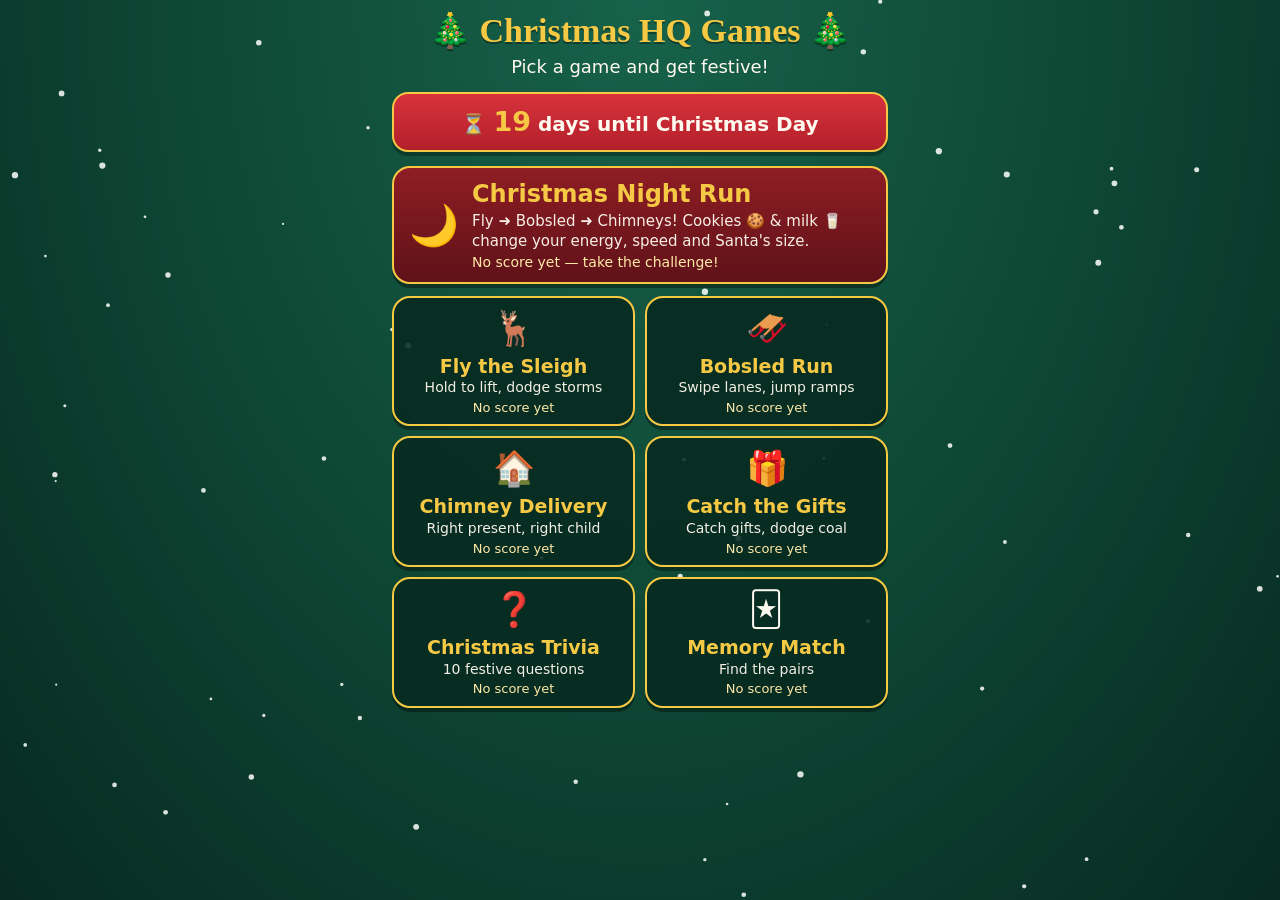
==== games/index.html @ 98a1627e "Add Christmas Arcade (7 mini-games) to Games page. Show a full-width Arcade card on the Games hub th" ====
<!DOCTYPE html>
<html lang="en">
<head>
<meta charset="utf-8">
<meta name="viewport" content="width=device-width, initial-scale=1, viewport-fit=cover">
<meta name="theme-color" content="#0b3d2e">
<title>Christmas HQ Games</title>
<style>
:root{
  --green-deep:#072a20; --green:#0f4a37; --green-mid:#17624a;
  --red:#b3202a; --red-bright:#d8323c; --gold:#f6c945; --gold-dark:#b8891a;
  --cream:#fffaf0; --ink:#1b1b1b;
}
*{box-sizing:border-box;-webkit-tap-highlight-color:transparent}
html,body{margin:0;padding:0;min-height:100%}
html{background:#072a20}
body{
  font-family:system-ui,-apple-system,"Segoe UI",Roboto,"Helvetica Neue",Arial,sans-serif;
  color:var(--cream);
  background:radial-gradient(ellipse at top,var(--green-mid) 0%,var(--green) 45%,var(--green-deep) 100%) fixed;
  min-height:100vh; line-height:1.35; font-size:18px;
  overflow-x:hidden;
}
#snow{position:fixed;inset:0;width:100%;height:100%;pointer-events:none;z-index:0}
#app{position:relative;z-index:1;width:100%;max-width:520px;margin:0 auto;padding:12px 12px 28px}
.screen[hidden]{display:none}
h1,h2{margin:0;font-family:Georgia,"Times New Roman",serif;color:var(--gold);text-shadow:0 2px 0 rgba(0,0,0,.35)}
h1{font-size:clamp(22px,6.6vw,34px);text-align:center;line-height:1.1}
h2{font-size:clamp(20px,6vw,26px);flex:1;min-width:0}
.tagline{text-align:center;margin:6px 0 12px;color:var(--cream)}
.countdown{
  background:linear-gradient(180deg,var(--red-bright),var(--red));
  border:2px solid var(--gold);border-radius:16px;padding:10px 12px;margin:0 0 14px;text-align:center;
  font-weight:700;font-size:clamp(16px,4.8vw,20px);box-shadow:0 4px 0 rgba(0,0,0,.3);
}
.countdown b{color:var(--gold);font-size:1.35em}
.menu{display:grid;gap:12px}
.game-card{
  display:flex;align-items:center;gap:12px;width:100%;min-height:84px;text-align:left;
  background:rgba(7,42,32,.88);color:var(--cream);border:2px solid var(--gold);border-radius:18px;
  padding:10px 14px;font:inherit;cursor:pointer;box-shadow:0 4px 0 rgba(0,0,0,.35);
}
.game-card:active{transform:translateY(2px);box-shadow:0 2px 0 rgba(0,0,0,.35)}
.game-card .icon{font-size:40px;flex:none;width:52px;text-align:center}
.game-card .txt{min-width:0;flex:1}
.game-card .name{display:block;font-weight:800;font-size:clamp(18px,5.4vw,22px);color:var(--gold)}
.game-card .desc{display:block;font-size:15px;opacity:.95}
.game-card .best{display:block;font-size:14px;margin-top:2px;color:#ffe9a8}
button{font:inherit}
button:focus-visible{outline:3px solid #fff;outline-offset:2px}
.btn{
  min-height:52px;padding:10px 18px;border-radius:14px;border:2px solid var(--gold);
  background:linear-gradient(180deg,var(--red-bright),var(--red));color:var(--cream);
  font-weight:800;font-size:18px;cursor:pointer;box-shadow:0 3px 0 rgba(0,0,0,.35);
}
.btn:active{transform:translateY(2px)}
.btn.gold{background:linear-gradient(180deg,#ffe07a,var(--gold));color:#2a1c00;border-color:#fff3c0}
.btn.green{background:linear-gradient(180deg,var(--green-mid),var(--green));}
.topbar{display:flex;align-items:center;gap:10px;margin-bottom:10px}
.topbar .back{min-height:48px;min-width:48px;padding:8px 14px;flex:none}
.hud{
  display:flex;flex-wrap:wrap;gap:5px;margin-bottom:8px;
}
.hud span{
  flex:1 1 auto;text-align:center;background:rgba(7,42,32,.9);border:1px solid var(--gold);border-radius:10px;
  padding:5px 6px;font-weight:700;font-size:clamp(13px,3.8vw,15px);white-space:nowrap;
}
.hud b{color:var(--gold)}
.stage{position:relative;width:100%;max-width:max(300px,min(440px,calc((100vh - 340px)*.75)));margin:0 auto;border:3px solid var(--gold);border-radius:14px;overflow:hidden;background:#0a1d3a;aspect-ratio:3/4;touch-action:none;user-select:none;-webkit-user-select:none}
.stage canvas{display:block;width:100%;height:100%}
.overlay{
  position:absolute;inset:0;display:flex;flex-direction:column;align-items:center;justify-content:center;gap:10px;
  background:rgba(7,42,32,.9);text-align:center;padding:16px;
}
.overlay[hidden]{display:none}
.overlay h3{margin:0;font-family:Georgia,serif;color:var(--gold);font-size:clamp(22px,7vw,30px)}
.overlay p{margin:0;font-size:16px}
.overlay .row{display:flex;flex-wrap:wrap;gap:10px;justify-content:center}
.controls{display:flex;gap:10px;max-width:440px;margin:10px auto 0}
.controls .btn{flex:1;min-height:64px;font-size:24px;touch-action:none;user-select:none;-webkit-user-select:none}
.hint{max-width:440px;margin:8px auto 0;text-align:center;font-size:14px;opacity:.95}
/* chimney presents */
.presents{display:grid;grid-template-columns:repeat(5,1fr);gap:6px;max-width:440px;margin:10px auto 0}
.present{
  min-height:68px;min-width:0;padding:4px 2px;border-radius:12px;border:2px solid rgba(246,201,69,.55);
  background:rgba(7,42,32,.92);color:var(--cream);cursor:pointer;display:flex;flex-direction:column;align-items:center;justify-content:center;gap:0;
}
.present .e{font-size:28px;line-height:1.1}
.present .n{font-size:12px;font-weight:700}
.present .k{font-size:11px;opacity:.85}
.present[aria-pressed="true"]{background:linear-gradient(180deg,#ffe07a,var(--gold));color:#2a1c00;border-color:#fff;box-shadow:0 0 0 3px var(--red-bright)}
.actions{display:flex;gap:10px;max-width:440px;margin:10px auto 0}
.actions .btn{flex:1;min-height:60px;font-size:19px}
/* trivia */
.panel{background:rgba(7,42,32,.92);border:2px solid var(--gold);border-radius:16px;padding:14px;max-width:520px;margin:0 auto}
.q-meta{display:flex;justify-content:space-between;gap:8px;font-weight:700;color:var(--gold);margin-bottom:8px;font-size:16px}
.progress{height:8px;background:rgba(255,255,255,.2);border-radius:6px;overflow:hidden;margin-bottom:12px}
.progress i{display:block;height:100%;background:var(--gold);width:0}
.question{font-size:clamp(19px,5.6vw,24px);font-weight:700;margin:0 0 12px;overflow-wrap:anywhere}
.options{display:grid;gap:10px}
.opt{
  min-height:58px;text-align:left;padding:10px 14px;border-radius:14px;border:2px solid var(--gold);
  background:var(--green);color:var(--cream);font-size:18px;font-weight:600;cursor:pointer;overflow-wrap:anywhere;
}
.opt:active{transform:translateY(1px)}
.opt.correct{background:#1c7f3b;border-color:#fff;color:#fff}
.opt.wrong{background:#8f1d24;border-color:#fff;color:#fff}
.opt:disabled{cursor:default;opacity:1}
.feedback{min-height:28px;margin:10px 0 0;font-weight:800;font-size:18px}
.result{text-align:center}
.result .big{font-size:clamp(40px,14vw,64px);font-weight:900;color:var(--gold);margin:6px 0}
/* memory */
.mem-grid{display:grid;grid-template-columns:repeat(4,1fr);gap:8px;max-width:420px;margin:0 auto}
.card{
  position:relative;aspect-ratio:1;border:2px solid var(--gold);border-radius:14px;padding:0;cursor:pointer;
  background:repeating-linear-gradient(45deg,var(--red) 0 8px,var(--red-bright) 8px 16px);color:var(--cream);
  font-size:clamp(28px,10vw,52px);display:flex;align-items:center;justify-content:center;min-width:0;
}
.card .face{display:none}
.card .back{font-size:.6em;opacity:.95}
.card.flipped,.card.matched{background:var(--cream);}
.card.flipped .face,.card.matched .face{display:block}
.card.flipped .back,.card.matched .back{display:none}
.card.matched{border-color:#3bd16f;box-shadow:0 0 0 3px #3bd16f}
.win{margin:14px auto 0;max-width:420px;text-align:center}
.win[hidden]{display:none}
.win .big{font-size:clamp(22px,7vw,30px);font-weight:800;color:var(--gold);margin-bottom:8px}
.hint{display:block}
@media (max-width:520px){.hint{display:none}}

[hidden]{display:none!important}
.menu .featured{min-height:96px;background:linear-gradient(180deg,#8f1d24,#5e1218);}
.menu .featured .name{font-size:clamp(19px,5.8vw,24px)}
.menu-grid{display:grid;grid-template-columns:1fr 1fr;gap:10px}
.menu-grid .game-card{flex-direction:column;justify-content:center;text-align:center;min-height:112px;padding:8px 8px;gap:2px}
.menu-grid .game-card .icon{font-size:34px;width:auto}
.menu-grid .game-card .name{font-size:clamp(16px,4.6vw,19px)}
.menu-grid .game-card .desc{font-size:14px;line-height:1.25}
.menu-grid .game-card .best{font-size:13px}
.ahud .a-energy{display:flex;align-items:center;gap:4px;min-width:104px}
.bar{display:block;flex:1;min-width:48px;height:12px;border:1px solid var(--gold);border-radius:7px;background:rgba(0,0,0,.45);overflow:hidden}
.bar>i{display:block;height:100%;width:50%;background:linear-gradient(90deg,#f6c945,#7dff8b)}
.bar.low>i{background:linear-gradient(90deg,#ff5a5a,#ff9a5a)}
.hud .a-boost{display:none!important}
.bar.boost{box-shadow:0 0 0 2px #fff,0 0 10px 2px var(--gold)}
.bar.boost>i{background:linear-gradient(90deg,#fff3a0,#f6c945)}
.lift{width:100%;min-height:76px!important;font-size:22px!important}
.ctl-chim{max-width:440px;margin:0 auto}
.sr{position:absolute;width:1px;height:1px;overflow:hidden;clip:rect(0 0 0 0);white-space:nowrap}
</style>
</head>
<body>
<canvas id="snow" aria-hidden="true"></canvas>
<div id="app">

<!-- MENU -->
<section id="screen-menu" class="screen">
  <h1>🎄 Christmas HQ Games 🎄</h1>
  <p class="tagline">Pick a game and get festive!</p>
  <div class="countdown" id="countdown" aria-live="polite"></div>
  <div class="menu">
    <button class="game-card featured" data-go="night"><span class="icon">🌙</span><span class="txt"><span class="name">Christmas Night Run</span><span class="desc">Fly ➜ Bobsled ➜ Chimneys! Cookies 🍪 &amp; milk 🥛 change your energy, speed and Santa's size.</span><span class="best" id="best-night"></span></span></button>
    <div class="menu-grid">
    <button class="game-card" data-go="fly"><span class="icon">🦌</span><span class="txt"><span class="name">Fly the Sleigh</span><span class="desc">Hold to lift, dodge storms</span><span class="best" id="best-fly"></span></span></button>
    <button class="game-card" data-go="bob"><span class="icon">🛷</span><span class="txt"><span class="name">Bobsled Run</span><span class="desc">Swipe lanes, jump ramps</span><span class="best" id="best-bob"></span></span></button>
    <button class="game-card" data-go="chimney"><span class="icon">🏠</span><span class="txt"><span class="name">Chimney Delivery</span><span class="desc">Right present, right child</span><span class="best" id="best-chimney"></span></span></button>
    <button class="game-card" data-go="catch"><span class="icon">🎁</span><span class="txt"><span class="name">Catch the Gifts</span><span class="desc">Catch gifts, dodge coal</span><span class="best" id="best-catch"></span></span></button>
    <button class="game-card" data-go="trivia"><span class="icon">❓</span><span class="txt"><span class="name">Christmas Trivia</span><span class="desc">10 festive questions</span><span class="best" id="best-trivia"></span></span></button>
    <button class="game-card" data-go="memory"><span class="icon">🃏</span><span class="txt"><span class="name">Memory Match</span><span class="desc">Find the pairs</span><span class="best" id="best-memory"></span></span></button>
    </div>
  </div>
</section>

<section id="screen-night" class="screen" hidden></section>
<section id="screen-fly" class="screen" hidden></section>
<section id="screen-bob" class="screen" hidden></section>

<!-- CATCH -->
<section id="screen-catch" class="screen" hidden>
  <div class="topbar"><button class="btn back" data-go="menu" aria-label="Back to menu">← Menu</button><h2>Catch the Gifts</h2></div>
  <div class="hud"><span>Score <b id="c-score">0</b></span><span>Lives <b id="c-lives">❤❤❤</b></span><span>Best <b id="c-best">0</b></span></div>
  <div class="stage" id="c-stage">
    <canvas id="c-canvas" width="720" height="960" aria-label="Catch the Gifts game area"></canvas>
    <div class="overlay" id="c-overlay">
      <h3 id="c-ot">Catch the Gifts</h3>
      <p id="c-om">Move the sleigh to catch gifts 🎁.<br>Avoid the lumps of coal!</p>
      <div class="row"><button class="btn gold" id="c-start">Play</button></div>
    </div>
  </div>
  <div class="controls"><button class="btn green" id="c-left" aria-label="Move left">◀</button><button class="btn green" id="c-right" aria-label="Move right">▶</button></div>
  <p class="hint">Drag on the game, use the buttons, or press ← → keys.</p>
</section>

<!-- CHIMNEY -->
<section id="screen-chimney" class="screen" hidden>
  <div class="topbar"><button class="btn back" data-go="menu" aria-label="Back to menu">← Menu</button><h2>Chimney Delivery</h2></div>
  <div class="hud"><span>Score <b id="h-score">0</b></span><span>Lives <b id="h-lives">❤❤❤</b></span><span>🍪 <b id="h-cookies">0/3</b></span><span>Best <b id="h-best">0</b></span></div>
  <div class="stage" id="h-stage">
    <canvas id="h-canvas" width="720" height="960" aria-label="Chimney Delivery game area"></canvas>
    <div class="overlay" id="h-overlay">
      <h3 id="h-ot">Chimney Delivery</h3>
      <p id="h-om">Each child wants one present (see the speech bubble).<br>1. Pick the present. 2. When Santa is over the chimney, hit DROP.<br>Right gift = big points 😄. Wrong gift = lose a life 😢.<br>Hit GRAB for cookies &amp; milk: 3 plates = bonus life!</p>
      <div class="row"><button class="btn gold" id="h-start">Play</button></div>
    </div>
  </div>
  <div class="presents" id="h-presents" role="group" aria-label="Choose a present"></div>
  <div class="actions"><button class="btn" id="h-drop">🎁 DROP</button><button class="btn green" id="h-grab">🍪🥛 GRAB</button></div>
  <p class="hint">Keys: 1-5 choose present · Space/↓ drop · G/↑ grab</p>
</section>

<!-- TRIVIA -->
<section id="screen-trivia" class="screen" hidden>
  <div class="topbar"><button class="btn back" data-go="menu" aria-label="Back to menu">← Menu</button><h2>Christmas Trivia</h2></div>
  <div class="panel" id="t-quiz">
    <div class="q-meta"><span id="t-num">Question 1/10</span><span>Score <span id="t-score">0</span></span></div>
    <div class="progress"><i id="t-prog"></i></div>
    <p class="question" id="t-q"></p>
    <div class="options" id="t-opts"></div>
    <p class="feedback" id="t-fb" aria-live="polite"></p>
    <button class="btn gold" id="t-next" hidden style="width:100%;margin-top:8px">Next ➜</button>
  </div>
  <div class="panel result" id="t-result" hidden>
    <h2 style="text-align:center">All done! 🎅</h2>
    <div class="big" id="t-final">0/10</div>
    <p id="t-msg"></p>
    <p>Best score: <b id="t-best">0</b>/10</p>
    <div style="display:grid;gap:10px;margin-top:12px">
      <button class="btn gold" id="t-again">Play again</button>
      <button class="btn" data-go="menu">Back to menu</button>
    </div>
  </div>
</section>

<!-- MEMORY -->
<section id="screen-memory" class="screen" hidden>
  <div class="topbar"><button class="btn back" data-go="menu" aria-label="Back to menu">← Menu</button><h2>Memory Match</h2></div>
  <div class="hud"><span>Moves <b id="m-moves">0</b></span><span>Pairs <b id="m-pairs">0/8</b></span><span>Best <b id="m-best">–</b></span></div>
  <div class="mem-grid" id="m-grid"></div>
  <div class="win" id="m-win" hidden>
    <div class="big" id="m-wintext"></div>
    <div class="row" style="display:flex;gap:10px;justify-content:center;flex-wrap:wrap">
      <button class="btn gold" id="m-again">Play again</button>
      <button class="btn" data-go="menu">Menu</button>
    </div>
  </div>
  <p class="hint" id="m-hint">Flip two cards at a time. Fewer moves = better!</p>
  <div style="text-align:center;margin-top:10px"><button class="btn green" id="m-restart">🔄 Restart</button></div>
</section>

</div>

<script>
(function(){
'use strict';
var $ = function(id){return document.getElementById(id);};
var EMOJI_FONT = '"Apple Color Emoji","Segoe UI Emoji","Noto Color Emoji",sans-serif';

/* ---------- storage ---------- */
var memStore = {};
function load(key, def){
  try{ var v = window.localStorage.getItem('chqg:'+key); if(v===null) return def; var n = Number(v); return isNaN(n)?def:n; }
  catch(e){ return (key in memStore)?memStore[key]:def; }
}
function save(key, val){
  memStore[key]=val;
  try{ window.localStorage.setItem('chqg:'+key, String(val)); }catch(e){}
}

/* ---------- countdown ---------- */
function daysUntilChristmas(now){
  now = now || new Date();
  var today = new Date(now.getFullYear(), now.getMonth(), now.getDate());   // local midnight
  var xmas = new Date(now.getFullYear(), 11, 25);
  if(today.getTime() > xmas.getTime()) xmas = new Date(now.getFullYear()+1, 11, 25);
  return Math.round((xmas.getTime()-today.getTime())/86400000);           // round: safe across DST changes
}
function renderCountdown(){
  var d = daysUntilChristmas(new Date()), el = $('countdown');
  if(d===0) el.innerHTML = '🎅 It\'s Christmas Day! Merry Christmas! 🎁';
  else if(d===1) el.innerHTML = '⏳ Only <b>1</b> day to go — it\'s Christmas Eve!';
  else el.innerHTML = '⏳ <b>'+d+'</b> days until Christmas Day';
}

/* ---------- navigation ---------- */
var current = 'menu';
var games = {};
function go(name){
  if(games[current] && games[current].stop) games[current].stop();
  var screens = document.querySelectorAll('.screen');
  for(var i=0;i<screens.length;i++) screens[i].hidden = (screens[i].id !== 'screen-'+name);
  current = name;
  if(name==='menu'){ refreshBests(); renderCountdown(); }
  if(games[name] && games[name].enter) games[name].enter();
  window.scrollTo(0,0);
}
document.addEventListener('click', function(e){
  var t = e.target.closest ? e.target.closest('[data-go]') : null;
  if(t) go(t.getAttribute('data-go'));
});
function refreshBests(){
  var c=load('catch',0), h=load('chimney',0), t=load('trivia',-1), m=load('memory',0);
  var nf=load('fly',0), nb=load('bob',0), nn=load('night',0);
  $('best-fly').textContent = nf? '🏆 '+nf : 'No score yet';
  $('best-bob').textContent = nb? '🏆 '+nb : 'No score yet';
  $('best-night').textContent = nn? '🏆 Best night: '+nn : 'No score yet — take the challenge!';
  $('best-catch').textContent = c? '🏆 '+c : 'No score yet';
  $('best-chimney').textContent = h? '🏆 '+h : 'No score yet';
  $('best-trivia').textContent = t>=0? '🏆 '+t+'/10' : 'No score yet';
  $('best-memory').textContent = m? '🏆 '+m+' moves' : 'No score yet';
}

/* ---------- helpers ---------- */
function rand(a,b){return a+Math.random()*(b-a);}
function shuffle(a){ for(var i=a.length-1;i>0;i--){var j=Math.floor(Math.random()*(i+1));var t=a[i];a[i]=a[j];a[j]=t;} return a; }
function hearts(n){ var s=''; for(var i=0;i<n;i++) s+='❤'; return s||'💔'; }
function rrect(ctx,x,y,w,h,r){ ctx.beginPath(); ctx.moveTo(x+r,y); ctx.lineTo(x+w-r,y); ctx.quadraticCurveTo(x+w,y,x+w,y+r); ctx.lineTo(x+w,y+h-r); ctx.quadraticCurveTo(x+w,y+h,x+w-r,y+h); ctx.lineTo(x+r,y+h); ctx.quadraticCurveTo(x,y+h,x,y+h-r); ctx.lineTo(x,y+r); ctx.quadraticCurveTo(x,y,x+r,y); ctx.closePath(); }
function emoji(ctx,ch,x,y,size){ ctx.font=size+'px '+EMOJI_FONT; ctx.textAlign='center'; ctx.textBaseline='middle'; ctx.fillStyle='#fff'; ctx.fillText(ch,x,y); }
function setupCanvas(cv){ var ctx=cv.getContext('2d'); ctx.setTransform(2,0,0,2,0,0); return ctx; }
var W=360, H=480;
var starPts=[]; for(var si=0;si<40;si++) starPts.push([(si*97%360),(si*53%260),(si%3)+1]);
function drawSky(ctx, ground){
  var g=ctx.createLinearGradient(0,0,0,H); g.addColorStop(0,'#071a3a'); g.addColorStop(1,'#1d4a63');
  ctx.fillStyle=g; ctx.fillRect(0,0,W,H);
  ctx.fillStyle='#fff'; for(var i=0;i<starPts.length;i++){ var s=starPts[i]; ctx.globalAlpha=.55; ctx.fillRect(s[0],s[1],s[2]*.8,s[2]*.8); } ctx.globalAlpha=1;
  ctx.fillStyle='#f3efd2'; ctx.beginPath(); ctx.arc(310,48,17,0,7); ctx.fill();
  ctx.fillStyle='#e8f1f7'; ctx.fillRect(0,ground,W,H-ground);
  ctx.fillStyle='#c9dcea'; ctx.fillRect(0,ground,W,3);
}
function drawGift(ctx,x,y,s,body,ribbon){
  var h=s/2;
  ctx.fillStyle=body; ctx.fillRect(x-h,y-h,s,s);
  ctx.fillStyle=ribbon; ctx.fillRect(x-3,y-h,6,s); ctx.fillRect(x-h,y-3,s,6);
  ctx.beginPath(); ctx.ellipse(x-6,y-h-3,6,4,-.5,0,7); ctx.ellipse(x+6,y-h-3,6,4,.5,0,7); ctx.fill();
  ctx.strokeStyle='rgba(0,0,0,.35)'; ctx.lineWidth=1.5; ctx.strokeRect(x-h,y-h,s,s);
}
function drawCoal(ctx,x,y,s){
  var r=s/2, pts=[[-1,-.3],[-.6,-.9],[.1,-1],[.8,-.6],[1,.2],[.6,.9],[-.2,1],[-.9,.6]];
  ctx.beginPath(); for(var i=0;i<pts.length;i++){ var px=x+pts[i][0]*r, py=y+pts[i][1]*r; if(i===0) ctx.moveTo(px,py); else ctx.lineTo(px,py);} ctx.closePath();
  ctx.fillStyle='#262626'; ctx.fill(); ctx.strokeStyle='#e7e7e7'; ctx.lineWidth=2; ctx.stroke();
  ctx.fillStyle='#6b6b6b'; ctx.beginPath(); ctx.moveTo(x-r*.5,y-r*.5); ctx.lineTo(x,y-r*.6); ctx.lineTo(x-r*.2,y-r*.1); ctx.closePath(); ctx.fill();
}
function drawSleigh(ctx,x,y,w){
  // runner
  ctx.strokeStyle='#f6c945'; ctx.lineWidth=4; ctx.lineCap='round';
  ctx.beginPath(); ctx.moveTo(x-w/2-4,y+26); ctx.lineTo(x+w/2-6,y+26); ctx.quadraticCurveTo(x+w/2+14,y+26,x+w/2+10,y+10); ctx.stroke();
  ctx.beginPath(); ctx.moveTo(x-w/4,y+16); ctx.lineTo(x-w/4,y+26); ctx.moveTo(x+w/4,y+16); ctx.lineTo(x+w/4,y+26); ctx.stroke();
  // body
  ctx.fillStyle='#c8212b'; ctx.beginPath();
  ctx.moveTo(x-w/2,y-8); ctx.lineTo(x+w/2+4,y-8); ctx.quadraticCurveTo(x+w/2+8,y+16,x+w/2-8,y+18); ctx.lineTo(x-w/2+8,y+18); ctx.quadraticCurveTo(x-w/2-2,y+10,x-w/2,y-8); ctx.closePath(); ctx.fill();
  ctx.strokeStyle='#f6c945'; ctx.lineWidth=2.5; ctx.stroke();
  ctx.fillStyle='#fffaf0'; ctx.fillRect(x-w/2+4,y-8,w-4,4);
}


var GROUND_Y=410;
function drawHouseShared(c,h,GIFTS,cw,icons){
  var cx=h.cx, chx=cx-26;
  c.fillStyle=h.color; c.fillRect(cx-50,340,100,GROUND_Y-340);
  c.fillStyle='#4a2f2a'; c.beginPath(); c.moveTo(cx-62,342); c.lineTo(cx,285); c.lineTo(cx+62,342); c.closePath(); c.fill();
  c.fillStyle='#f4fbff'; c.beginPath(); c.moveTo(cx-62,342); c.lineTo(cx,285); c.lineTo(cx+62,342); c.lineTo(cx+54,342); c.lineTo(cx,294); c.lineTo(cx-54,342); c.closePath(); c.fill();
  c.fillStyle='#8a3f33'; c.fillRect(chx-cw/2,296,cw,26); c.fillStyle='#f4fbff'; c.fillRect(chx-cw/2-2,292,cw+4,6);
  c.fillStyle='#5a3418'; c.fillRect(cx-40,368,20,GROUND_Y-368);
  c.fillStyle=h.result==='happy'?'#ffe58a':'#2d3b55'; c.fillRect(cx+4,350,38,38);
  c.strokeStyle='#fffaf0'; c.lineWidth=2; c.strokeRect(cx+4,350,38,38);
  emoji(c,h.result==='happy'?'😄':(h.result==='sad'?'😢':'🧒'),cx+23,371,26);
  if(icons.length===2){ emoji(c,icons[0],chx-6,282,16); emoji(c,icons[1],chx+9,282,16); }
  else if(icons.length===1){ emoji(c,icons[0],chx,280,20); }
  if(h.result===null && cx<W+10){
    var g=GIFTS[h.want], bw=68, bh=54, by=196;
    var bx=Math.max(4,Math.min(W-bw-4,cx-bw/2));
    var tb=Math.max(bx+16,Math.min(bx+bw-16,cx));
    c.fillStyle='#fffaf0'; rrect(c,bx,by,bw,bh,12); c.fill(); c.strokeStyle='#b8891a'; c.lineWidth=2; c.stroke();
    c.fillStyle='#fffaf0'; c.beginPath(); c.moveTo(tb-8,by+bh-1); c.lineTo(tb+8,by+bh-1); c.lineTo(tb+3,by+bh+14); c.closePath(); c.fill();
    c.strokeStyle='#b8891a'; c.beginPath(); c.moveTo(tb-8,by+bh); c.lineTo(tb+3,by+bh+14); c.lineTo(tb+8,by+bh); c.stroke();
    c.fillStyle='#fffaf0'; c.fillRect(tb-7,by+bh-3,14,4);
    emoji(c,g.e,bx+bw/2,by+22,28);
    c.fillStyle='#222'; c.font='bold 12px system-ui,Arial,sans-serif'; c.textAlign='center'; c.textBaseline='middle'; c.fillText(g.n,bx+bw/2,by+43);
  }
}

/* ---------- generic canvas game base ---------- */
function makeLoop(update, draw){
  var raf=0, last=0, active=false;
  function frame(ts){
    if(!active) return;
    var dt=Math.min(.05,(ts-last)/1000||0); last=ts;
    update(dt); draw();
    raf=requestAnimationFrame(frame);
  }
  return {
    start:function(){ if(active) return; active=true; last=performance.now(); raf=requestAnimationFrame(frame); },
    stop:function(){ active=false; cancelAnimationFrame(raf); },
    isActive:function(){return active;}
  };
}

/* =========================================================
   GAME 1: CATCH THE GIFTS
   ========================================================= */
(function(){
  var cv=$('c-canvas'), ctx=setupCanvas(cv), stage=$('c-stage');
  var st={running:false,score:0,lives:3,items:[],spawn:0,sx:W/2,keys:{l:false,r:false},flash:0,btn:{l:false,r:false},best:load('catch',0)};
  var SW=84, SY=H-62;
  var COLORS=[['#d8323c','#f6c945'],['#1f7a4a','#fffaf0'],['#2d62c4','#f6c945'],['#fffaf0','#d8323c']];
  function reset(){ st.score=0; st.lives=3; st.items=[]; st.spawn=.4; st.sx=W/2; st.flash=0; hud(); }
  function hud(){ $('c-score').textContent=st.score; $('c-lives').textContent=hearts(st.lives); $('c-best').textContent=st.best; }
  function start(){ reset(); st.running=true; $('c-overlay').hidden=true; loop.start(); }
  function over(){
    st.running=false;
    var nb = st.score>st.best; if(nb){ st.best=st.score; save('catch',st.best); }
    hud();
    $('c-ot').textContent='Game over!';
    $('c-om').innerHTML='You caught <b>'+st.score+'</b> point'+(st.score===1?'':'s')+'.<br>'+(nb?'🏆 New high score!':'High score: '+st.best);
    $('c-start').textContent='Play again';
    $('c-overlay').hidden=false;
  }
  function update(dt){
    if(!st.running) return;
    var dir=(st.keys.l||st.btn.l?-1:0)+(st.keys.r||st.btn.r?1:0);
    st.sx=Math.max(SW/2+8,Math.min(W-SW/2-14,st.sx+dir*340*dt));
    st.spawn-=dt;
    if(st.spawn<=0){
      st.spawn=Math.max(.35,.95-st.score*.012);
      var pc=Math.min(.35,.18+st.score*.003), r=Math.random(), type=r<pc?'coal':(r>.95?'gold':'gift');
      var c=COLORS[Math.floor(Math.random()*COLORS.length)];
      st.items.push({x:rand(24,W-24),y:-20,vy:Math.min(330,120+st.score*2.2+rand(0,50)),type:type,size:type==='coal'?28:30,c:c});
    }
    for(var i=st.items.length-1;i>=0;i--){
      var it=st.items[i]; it.y+=it.vy*dt;
      var hit = it.y+it.size/2>=SY && it.y<SY+30 && Math.abs(it.x-st.sx)<SW/2+6;
      if(hit){
        st.items.splice(i,1);
        if(it.type==='coal'){ st.lives--; st.flash=.35; }
        else st.score += (it.type==='gold'?5:1);
        hud();
        if(st.lives<=0){ over(); return; }
      } else if(it.y>H+30) st.items.splice(i,1);
    }
    if(st.flash>0) st.flash-=dt;
  }
  function draw(){
    drawSky(ctx,H-26);
    for(var i=0;i<st.items.length;i++){
      var it=st.items[i];
      if(it.type==='coal') drawCoal(ctx,it.x,it.y,it.size);
      else if(it.type==='gold') drawGift(ctx,it.x,it.y,it.size+2,'#f6c945','#d8323c');
      else drawGift(ctx,it.x,it.y,it.size,it.c[0],it.c[1]);
    }
    drawSleigh(ctx,st.sx,SY,SW);
    if(st.flash>0){ ctx.fillStyle='rgba(216,50,60,'+(st.flash*1.2)+')'; ctx.fillRect(0,0,W,H); }
  }
  var loop=makeLoop(update,draw);
  function ptr(e){
    var r=cv.getBoundingClientRect(); var x=(e.clientX-r.left)/r.width*W;
    st.sx=Math.max(SW/2+8,Math.min(W-SW/2-14,x));
  }
  stage.addEventListener('pointerdown',function(e){ ptr(e); });
  stage.addEventListener('pointermove',function(e){ ptr(e); });
  function hold(id,k){
    var b=$(id);
    function on(e){ e.preventDefault(); st.btn[k]=true; }
    function off(){ st.btn[k]=false; }
    b.addEventListener('pointerdown',on); b.addEventListener('pointerup',off); b.addEventListener('pointerleave',off); b.addEventListener('pointercancel',off);
  }
  hold('c-left','l'); hold('c-right','r');
  $('c-start').addEventListener('click',start);
  games.catch={
    enter:function(){ st.running=false; st.best=load('catch',0); $('c-ot').textContent='Catch the Gifts'; $('c-om').innerHTML='Move the sleigh to catch gifts 🎁.<br>Avoid the lumps of coal!'; $('c-start').textContent='Play'; $('c-overlay').hidden=false; reset(); draw(); },
    stop:function(){ loop.stop(); st.running=false; st.btn.l=st.btn.r=false; },
    key:function(e,down){
      if(e.key==='ArrowLeft'||e.key==='a'||e.key==='A'){ st.keys.l=down; return true; }
      if(e.key==='ArrowRight'||e.key==='d'||e.key==='D'){ st.keys.r=down; return true; }
      return false;
    },
    state:st
  };
  document.addEventListener('visibilitychange',function(){ if(document.hidden && loop.isActive()) { loop.stop(); st.running && (function(){ $('c-ot').textContent='Paused'; $('c-om').textContent='Tap to continue.'; $('c-start').textContent='Resume'; $('c-overlay').hidden=false; st.running=false; st.paused=true; })(); } });
  // resume support
  var origStart=start;
  $('c-start').removeEventListener('click',start);
  $('c-start').addEventListener('click',function(){ if(st.paused){ st.paused=false; st.running=true; $('c-overlay').hidden=true; loop.start(); } else origStart(); });
})();

/* =========================================================
   GAME 2: CHIMNEY DELIVERY
   ========================================================= */
(function(){
  var cv=$('h-canvas'), ctx=setupCanvas(cv);
  var GIFTS=[{e:'🧸',n:'Teddy'},{e:'🚂',n:'Train'},{e:'🪆',n:'Doll'},{e:'⚽',n:'Ball'},{e:'📚',n:'Book'}];
  var SANTA_X=100, SANTA_Y=62, ZONE=40, GROUND=410, GAP=200;
  var HOUSE_COLORS=['#b5533c','#3d7ea6','#c79a3b','#7b5aa6','#4f8f5a'];
  var st={running:false,paused:false,score:0,lives:3,streak:0,cookies:0,sel:0,houses:[],drops:[],pops:[],speed:55,endTimer:0,best:load('chimney',0),t:0,cool:0};
  // build present buttons
  var pbox=$('h-presents'), pbtns=[];
  GIFTS.forEach(function(g,i){
    var b=document.createElement('button'); b.type='button'; b.className='present'; b.setAttribute('aria-pressed','false'); b.setAttribute('aria-label',g.n+' (key '+(i+1)+')');
    b.innerHTML='<span class="e">'+g.e+'</span><span class="n">'+g.n+'</span><span class="k">'+(i+1)+'</span>';
    b.addEventListener('click',function(){ select(i); });
    pbox.appendChild(b); pbtns.push(b);
  });
  function select(i){ st.sel=i; for(var k=0;k<pbtns.length;k++) pbtns[k].setAttribute('aria-pressed',k===i?'true':'false'); }
  function hud(){ $('h-score').textContent=st.score; $('h-lives').textContent=hearts(st.lives); $('h-cookies').textContent=st.cookies+'/3'; $('h-best').textContent=st.best; }
  function newHouse(cx){ return {cx:cx,want:Math.floor(Math.random()*GIFTS.length),plate:Math.random()<.65,result:null,taken:false,color:HOUSE_COLORS[Math.floor(Math.random()*HOUSE_COLORS.length)]}; }
  function chx(h){ return h.cx-26; }
  function reset(){ st.score=0; st.lives=3; st.streak=0; st.cookies=0; st.houses=[newHouse(250)]; st.drops=[]; st.pops=[]; st.speed=55; st.endTimer=0; st.t=0; st.cool=0; select(0); hud(); }
  function inZone(h){ return Math.abs(chx(h)-SANTA_X)<=ZONE; }
  function target(){ for(var i=0;i<st.houses.length;i++){ var h=st.houses[i]; if(h.result===null && inZone(h)) return h; } return null; }
  function plateHouse(){ for(var i=0;i<st.houses.length;i++){ var h=st.houses[i]; if(h.plate && !h.taken && inZone(h)) return h; } return null; }
  function pop(x,y,text,color){ st.pops.push({x:x,y:y,text:text,color:color||'#fff',t:0}); }
  function start(){ reset(); st.running=true; st.paused=false; $('h-overlay').hidden=true; loop.start(); }
  function over(){
    st.running=false;
    var nb=st.score>st.best; if(nb){ st.best=st.score; save('chimney',st.best); }
    hud();
    $('h-ot').textContent='Game over!';
    $('h-om').innerHTML='Final score: <b>'+st.score+'</b><br>'+(nb?'🏆 New high score!':'High score: '+st.best);
    $('h-start').textContent='Play again';
    $('h-overlay').hidden=false;
  }
  function drop(){
    if(!st.running||st.endTimer>0||st.cool>0) return;
    st.cool=.25;
    var h=target(), g=GIFTS[st.sel];
    if(!h){ st.drops.push({x:SANTA_X,y:SANTA_Y+22,tx:SANTA_X,ty:GROUND-6,t:0,e:g.e,fall:true}); pop(SANTA_X+30,SANTA_Y+40,'No chimney!','#ffd9d9'); return; }
    st.drops.push({x:SANTA_X,y:SANTA_Y+22,tx:chx(h)+0,ty:300,t:0,e:g.e});
    if(st.sel===h.want){
      var pts=100+Math.min(st.streak,5)*10; st.score+=pts; st.streak++; h.result='happy';
      pop(h.cx,230,'+'+pts+' 😄','#8dff9e');
    } else {
      st.lives--; st.streak=0; h.result='sad';
      pop(h.cx,230,'Wrong gift! 😢','#ff9a9a');
      if(st.lives<=0) st.endTimer=1;
    }
    hud();
  }
  function grab(){
    if(!st.running||st.endTimer>0) return;
    var h=plateHouse();
    if(!h){ pop(SANTA_X+30,SANTA_Y+40,'Nothing to grab','#ffe9a8'); return; }
    h.taken=true; st.score+=30; st.cookies++;
    pop(chx(h),262,'+30 Yum! 🍪','#ffe9a8');
    if(st.cookies>=3){ st.cookies=0; if(st.lives<5){ st.lives++; pop(SANTA_X,SANTA_Y-30,'+1 life ❤','#ffb3b3'); } else { st.score+=50; pop(SANTA_X,SANTA_Y-30,'+50 bonus','#ffe9a8'); } }
    hud();
  }
  function update(dt){
    if(!st.running) return;
    st.t+=dt; if(st.cool>0) st.cool-=dt;
    st.speed=55+Math.min(70,st.score/12);
    for(var i=st.houses.length-1;i>=0;i--){
      var h=st.houses[i]; h.cx-=st.speed*dt;
      if(h.result===null && chx(h)<SANTA_X-ZONE){ h.result='sad'; st.streak=0; pop(SANTA_X,SANTA_Y+50,'Missed one!','#ffd9d9'); }
      if(h.cx<-90) st.houses.splice(i,1);
    }
    var last=st.houses[st.houses.length-1];
    while(!last || last.cx+GAP<W+100){ st.houses.push(newHouse((last?last.cx:W)+GAP)); last=st.houses[st.houses.length-1]; }
    for(var d=st.drops.length-1;d>=0;d--){ var dr=st.drops[d]; dr.t+=dt/.35; if(dr.t>=1) st.drops.splice(d,1); }
    for(var p=st.pops.length-1;p>=0;p--){ var po=st.pops[p]; po.t+=dt; if(po.t>1.1) st.pops.splice(p,1); }
    if(st.endTimer>0){ st.endTimer-=dt; if(st.endTimer<=0){ over(); } }
  }
  function drawHouse(h){ drawHouseShared(ctx,h,GIFTS,16,(h.plate&&!h.taken)?['🍪','🥛']:[]); }
  function draw(){
    drawSky(ctx,GROUND);
    var t=target(), c=ctx;
    for(var i=0;i<st.houses.length;i++) drawHouse(st.houses[i]);
    // guide line
    c.save(); c.setLineDash([6,6]); c.lineWidth=3; c.strokeStyle=t?'#f6c945':'rgba(255,255,255,.45)';
    c.beginPath(); c.moveTo(SANTA_X,SANTA_Y+30); c.lineTo(SANTA_X,GROUND-6); c.stroke(); c.restore();
    if(t){ c.strokeStyle='#f6c945'; c.lineWidth=3; c.beginPath(); c.arc(chx(t),300,18+Math.sin(st.t*10)*2,0,7); c.stroke(); }
    // santa + reindeer
    emoji(c,'🦌',SANTA_X+62,SANTA_Y-4,28);
    drawSleigh(c,SANTA_X,SANTA_Y,56);
    emoji(c,'🎅',SANTA_X-2,SANTA_Y-14,30);
    // selected present indicator
    emoji(c,GIFTS[st.sel].e,SANTA_X-12,SANTA_Y+4,16);
    // drops
    for(var d=0;d<st.drops.length;d++){ var dr=st.drops[d]; var e=dr.t*dr.t; emoji(c,dr.e,dr.x+(dr.tx-dr.x)*dr.t,dr.y+(dr.ty-dr.y)*e,22); }
    // pops
    for(var p=0;p<st.pops.length;p++){ var po=st.pops[p]; c.globalAlpha=Math.max(0,1-po.t/1.1);
      c.font='bold 17px system-ui,Arial,sans-serif'; c.textAlign='center'; c.textBaseline='middle';
      var tx=Math.max(70,Math.min(W-70,po.x)), ty=po.y-po.t*34;
      c.lineWidth=4; c.strokeStyle='rgba(0,0,0,.75)'; c.strokeText(po.text,tx,ty); c.fillStyle=po.color; c.fillText(po.text,tx,ty); c.globalAlpha=1; }
  }
  var loop=makeLoop(update,draw);
  $('h-drop').addEventListener('click',drop);
  $('h-grab').addEventListener('click',grab);
  $('h-start').addEventListener('click',function(){ if(st.paused){ st.paused=false; st.running=true; $('h-overlay').hidden=true; loop.start(); } else start(); });
  document.addEventListener('visibilitychange',function(){ if(document.hidden && loop.isActive() && st.running){ loop.stop(); st.running=false; st.paused=true; $('h-ot').textContent='Paused'; $('h-om').textContent='Tap to continue.'; $('h-start').textContent='Resume'; $('h-overlay').hidden=false; } });
  games.chimney={
    enter:function(){ st.running=false; st.paused=false; st.best=load('chimney',0); $('h-ot').textContent='Chimney Delivery'; $('h-om').innerHTML='Each child wants one present (see the speech bubble).<br>1. Pick the present. 2. When Santa is over the chimney, hit DROP.<br>Right gift = big points 😄. Wrong gift = lose a life 😢.<br>Hit GRAB for cookies &amp; milk: 3 plates = bonus life!'; $('h-start').textContent='Play'; $('h-overlay').hidden=false; reset(); draw(); },
    stop:function(){ loop.stop(); st.running=false; st.paused=false; },
    key:function(e,down){
      if(!down) return /^[1-5]$/.test(e.key)||e.key===' '||e.key==='ArrowDown'||e.key==='ArrowUp'||e.key==='g'||e.key==='G';
      if(/^[1-5]$/.test(e.key)){ select(+e.key-1); return true; }
      if(e.key===' '||e.key==='ArrowDown'){ drop(); return true; }
      if(e.key==='g'||e.key==='G'||e.key==='ArrowUp'){ grab(); return true; }
      return false;
    },
    state:st, GIFTS:GIFTS, _target:target, _chx:chx
  };
})();

/* =========================================================
   GAME 3: CHRISTMAS TRIVIA
   ========================================================= */
(function(){
  var BANK=[
   ['Which reindeer has a famously shiny red nose?','Rudolph','Dasher','Blitzen','Comet'],
   ['In which country did the modern Christmas tree tradition begin?','Germany','France','Spain','Canada'],
   ['Who wrote the story "A Christmas Carol"?','Charles Dickens','Mark Twain','Roald Dahl','Hans Christian Andersen'],
   ['What colour is the Grinch?','Green','Red','Blue','Purple'],
   ['What is the name of the Grinch\'s dog?','Max','Rex','Buddy','Spot'],
   ['Which of these was NOT a gift brought by the Three Wise Men?','Silver','Gold','Frankincense','Myrrh'],
   ['How many reindeer pull Santa\'s sleigh in "A Visit from St. Nicholas" (before Rudolph)?','Eight','Six','Nine','Twelve'],
   ['The poinsettia, a popular Christmas plant, is native to which country?','Mexico','Brazil','Italy','Norway'],
   ['A candy cane is traditionally shaped like which letter?','J','L','C','T'],
   ['In "Home Alone", what is the name of the boy left at home?','Kevin','Peter','Tommy','Charlie'],
   ['In the song, what did my true love give to me on the first day of Christmas?','A partridge in a pear tree','Two turtle doves','Five gold rings','Three French hens'],
   ['In "The Twelve Days of Christmas", how many lords are a-leaping?','Ten','Eight','Twelve','Six'],
   ['Trafalgar Square in which city gets a big Christmas tree from Norway each year?','London','Paris','Edinburgh','Dublin'],
   ['Where in New York City is a famous giant Christmas tree displayed with an ice rink?','Rockefeller Center','Brooklyn Bridge','Statue of Liberty','Yankee Stadium'],
   ['In which language was "Silent Night" first written?','German','English','Latin','French'],
   ['Who composed the music for the ballet "The Nutcracker"?','Tchaikovsky','Mozart','Beethoven','Bach'],
   ['In the movie "Elf", what is the name of the human raised by elves?','Buddy','Kevin','Jack','Ernie'],
   ['In "The Polar Express", where does the magical train take the children?','The North Pole','Iceland','Antarctica','The Moon'],
   ['In "A Christmas Carol", what does Tiny Tim say?','"God bless us, every one!"','"Bah, humbug!"','"Ho ho ho!"','"Merry Christmas to all!"'],
   ['Which phrase is Ebenezer Scrooge famous for saying?','"Bah, humbug!"','"Happy holidays!"','"Fa la la la la!"','"Jingle all the way!"'],
   ['Complete the carol: "Deck the halls with boughs of ___"','Holly','Roses','Daisies','Tulips'],
   ['Which traditional Christmas drink is made with milk, eggs and sugar?','Eggnog','Lemonade','Root beer','Orange juice'],
   ['In which season does Christmas fall in Australia?','Summer','Winter','Autumn','Spring'],
   ['On which date is Boxing Day?','26 December','24 December','25 December','1 January'],
   ['Which saint is the character of Santa Claus based on?','Saint Nicholas','Saint Patrick','Saint George','Saint Valentine'],
   ['Christmas crackers were first made in which country?','United Kingdom','United States','Japan','Brazil'],
   ['What do many families open a little door on each day from 1 December?','An Advent calendar','A birthday cake','A snow globe','A cookie jar'],
   ['In the song, what did Frosty the Snowman come to life from?','A magic silk hat','A lightning bolt','A wizard\'s wand','A snowball fight'],
   ['Which plant is traditionally hung up for people to kiss under at Christmas?','Mistletoe','Ivy','Lavender','Clover'],
   ['What colour coat is Santa Claus famous for wearing?','Red','Blue','Yellow','Purple'],
   ['In popular tradition, where does Santa Claus live?','The North Pole','The Sahara Desert','The Amazon rainforest','The Moon'],
   ['Which of these is one of Santa\'s eight reindeer?','Prancer','Bouncer','Pouncer','Trotter'],
   ['In the Christmas story, in which town was Jesus born?','Bethlehem','Nazareth','Jerusalem','Cairo']
  ];
  var N=10, qs=[], idx=0, score=0, answered=false;
  function best(){ return load('trivia',-1); }
  function begin(){
    var pool=BANK.slice(); shuffle(pool); qs=pool.slice(0,N).map(function(r){ return {q:r[0],a:r[1],opts:shuffle(r.slice(1))}; });
    idx=0; score=0; $('t-quiz').hidden=false; $('t-result').hidden=true; show();
  }
  function show(){
    var q=qs[idx]; answered=false;
    $('t-num').textContent='Question '+(idx+1)+'/'+N; $('t-score').textContent=score;
    $('t-prog').style.width=(idx/N*100)+'%';
    $('t-q').textContent=q.q; $('t-fb').textContent=''; $('t-next').hidden=true;
    var box=$('t-opts'); box.innerHTML='';
    q.opts.forEach(function(o){
      var b=document.createElement('button'); b.type='button'; b.className='opt'; b.textContent=o;
      b.addEventListener('click',function(){ answer(b,o); }); box.appendChild(b);
    });
  }
  function answer(btn,o){
    if(answered) return; answered=true;
    var q=qs[idx], ok=(o===q.a);
    if(ok) score++;
    var bs=$('t-opts').children;
    for(var i=0;i<bs.length;i++){
      bs[i].disabled=true;
      if(bs[i].textContent===q.a){ bs[i].classList.add('correct'); if(bs[i]!==btn) bs[i].textContent='✓ '+bs[i].textContent; }
    }
    if(ok) btn.textContent='✓ '+btn.textContent; else { btn.classList.add('wrong'); btn.textContent='✗ '+btn.textContent; }
    $('t-fb').textContent= ok?'🎉 Correct!':'Not quite — the answer is highlighted.';
    $('t-score').textContent=score;
    $('t-prog').style.width=((idx+1)/N*100)+'%';
    $('t-next').textContent= idx===N-1?'See my score ➜':'Next ➜'; $('t-next').hidden=false;
    $('t-next').focus({preventScroll:true});
  }
  function next(){
    if(idx<N-1){ idx++; show(); return; }
    var nb = score>best(); if(nb) save('trivia',score);
    $('t-quiz').hidden=true; $('t-result').hidden=false;
    $('t-final').textContent=score+'/'+N;
    $('t-msg').textContent= (nb?'🏆 New best score! ':'')+(score>=9?'Christmas genius! 🌟':score>=6?'Great job, festive friend! 🎄':'Good try — have another go! 🎁');
    $('t-best').textContent=best();
  }
  $('t-next').addEventListener('click',next);
  $('t-again').addEventListener('click',begin);
  games.trivia={ enter:begin, bank:BANK };
})();

/* =========================================================
   GAME 4: MEMORY MATCH
   ========================================================= */
(function(){
  var FACES=['🎅','🎄','🎁','⛄','🦌','🔔','⭐','🍪'];
  var first=null, second=null, lock=false, moves=0, pairs=0, timer=0;
  function bestTxt(){ var b=load('memory',0); $('m-best').textContent=b?b:'–'; }
  function begin(){
    clearTimeout(timer); first=second=null; lock=false; moves=0; pairs=0;
    $('m-moves').textContent=0; $('m-pairs').textContent='0/8'; $('m-win').hidden=true; bestTxt();
    var deck=shuffle(FACES.concat(FACES)), grid=$('m-grid'); grid.innerHTML='';
    deck.forEach(function(f,i){
      var b=document.createElement('button'); b.type='button'; b.className='card'; b.setAttribute('data-face',f);
      b.setAttribute('aria-label','Card '+(i+1)+', face down');
      b.innerHTML='<span class="back" aria-hidden="true">🎄</span><span class="face" aria-hidden="true">'+f+'</span>';
      b.addEventListener('click',function(){ flip(b); });
      grid.appendChild(b);
    });
  }
  function flip(b){
    if(lock||b.classList.contains('flipped')||b.classList.contains('matched')) return;
    b.classList.add('flipped'); b.setAttribute('aria-label','Card '+b.getAttribute('data-face'));
    if(!first){ first=b; return; }
    second=b; moves++; $('m-moves').textContent=moves;
    if(first.getAttribute('data-face')===second.getAttribute('data-face')){
      first.classList.remove('flipped'); second.classList.remove('flipped'); first.classList.add('matched'); second.classList.add('matched');
      first.disabled=second.disabled=true; first=second=null; pairs++; $('m-pairs').textContent=pairs+'/8';
      if(pairs===8) win();
    } else {
      lock=true; var a=first,c=second;
      timer=setTimeout(function(){
        a.classList.remove('flipped'); c.classList.remove('flipped');
        a.setAttribute('aria-label','Card face down'); c.setAttribute('aria-label','Card face down');
        first=second=null; lock=false;
      },800);
    }
  }
  function win(){
    var b=load('memory',0), nb=(!b||moves<b); if(nb) save('memory',moves);
    bestTxt();
    $('m-wintext').textContent='🎉 You did it in '+moves+' moves!'+(nb?' New best!':'');
    $('m-win').hidden=false;
  }
  $('m-again').addEventListener('click',begin); $('m-restart').addEventListener('click',begin);
  games.memory={ enter:begin, stop:function(){ clearTimeout(timer); } };
})();

/* =========================================================
   ACTION GAMES: Fly the Sleigh / Bobsled Run / Christmas Night Run
   Shared run state: energy, Santa's size (fat), speed boost.
   ========================================================= */
(function(){
  var GIFTS=[{e:'🧸',n:'Teddy'},{e:'🚂',n:'Train'},{e:'🪆',n:'Doll'},{e:'⚽',n:'Ball'},{e:'📚',n:'Book'}];
  var HOUSE_COLORS=['#b5533c','#3d7ea6','#c79a3b','#7b5aa6','#4f8f5a'];
  function clamp(v,a,b){return Math.max(a,Math.min(b,v));}
  function fatScale(f){return 1+0.8*clamp(f,0,1);}
  function sizeLabel(f){return f<.15?'Slim':f<.4?'Jolly':f<.7?'Round':'Mega';}
  function newRun(){return {score:0,lives:3,energy:70,fat:0,boost:0,chew:0};}

  function drawNightSky(c,off){
    var g=c.createLinearGradient(0,0,0,H); g.addColorStop(0,'#071a3a'); g.addColorStop(1,'#245068');
    c.fillStyle=g; c.fillRect(0,0,W,H);
    c.fillStyle='#fff';
    for(var i=0;i<starPts.length;i++){ var s=starPts[i]; var x=(((s[0]-off*.05*s[2])%W)+W)%W; c.globalAlpha=.6; c.fillRect(x,s[1]*1.6,s[2]*.9,s[2]*.9); } c.globalAlpha=1;
    c.fillStyle='#f3efd2'; c.beginPath(); c.arc(300,60,17,0,7); c.fill();
    c.fillStyle='#0d2e3a'; c.beginPath(); c.moveTo(0,H);
    for(var x2=0;x2<=W;x2+=10) c.lineTo(x2,H-26+Math.sin((x2+off*.35)/42)*12);
    c.lineTo(W,H); c.closePath(); c.fill();
    c.strokeStyle='#e8f1f7'; c.lineWidth=3; c.beginPath();
    for(var x3=0;x3<=W;x3+=10){ var yy=H-26+Math.sin((x3+off*.35)/42)*12; if(x3===0) c.moveTo(x3,yy); else c.lineTo(x3,yy);} c.stroke();
  }
  function drawCloud(c,x,y,r,col){
    c.fillStyle=col; c.beginPath();
    c.arc(x-r*.55,y+r*.15,r*.6,0,7); c.arc(x,y-r*.2,r*.75,0,7); c.arc(x+r*.6,y+r*.15,r*.6,0,7); c.arc(x,y+r*.3,r*.65,0,7); c.fill();
  }

  /* ---------------- FLY STAGE ---------------- */
  function FlyStage(g,dur){
    var SX=90, y=H/2, vy=0, hold=false, obs=[], picks=[], t=0, sp=1.2, pp=2, inv=0, off=0;
    var st={ctl:'fly',done:false,title:'Fly the Sleigh',
      intro:'<b>HOLD</b> to lift, <b>release</b> to dive.<br>Dodge 🐦 birds, ☁ clouds and ⛈ storms.<br>🍪 = energy (but rounder Santa!) · 🥛 = speed boost',
      label:'Fly!', obs:obs, picks:picks,
      get y(){return y;}, get t(){return t;}, get inv(){return inv;},
      progress:function(){return dur===Infinity?0:t/dur;},
      skip:function(){t=dur;},
      setHold:function(v){hold=v;},
      key:function(e,d){ if(e.key===' '||e.key==='ArrowUp'||e.key==='w'||e.key==='W'){ hold=d; return true; } return false; },
      release:function(){hold=false;}
    };
    function spawnObs(){
      var r=Math.random(), ty=(t>5&&r>.72)?'storm':(r<.45?'bird':'cloud');
      var o={type:ty,x:W+50,dx:0,ph:Math.random()*6,bt:Math.random()*1.5};
      if(ty==='bird'){ o.y0=rand(40,H-80); o.y=o.y0; o.r=12; o.dx=45; }
      else if(ty==='cloud'){ o.y=rand(40,H-90); o.r=rand(26,34); }
      else { o.y=rand(50,H-190); o.r=32; }
      obs.push(o);
    }
    function spawnPick(){ picks.push({type:Math.random()<.62?'cookie':'milk',x:W+30,y:rand(50,H-70),r:16}); }
    st.update=function(dt){
      var m=g.speedMul(); t+=dt; var v=(125+Math.min(90,t*2.2))*m;
      off+=v*dt;
      vy+=(hold?-950:900)*dt; vy=clamp(vy,-260,280); y+=vy*dt;
      if(y<28){y=28;vy=0;} if(y>H-48){y=H-48;vy=0;}
      sp-=dt*m; if(sp<=0){ sp=Math.max(.75,1.5-t*.012); spawnObs(); }
      pp-=dt; if(pp<=0){ pp=rand(2,3.2); spawnPick(); }
      if(inv>0) inv-=dt;
      var r=13*g.scale(), i;
      for(i=obs.length-1;i>=0;i--){
        var o=obs[i]; o.x-=(v+o.dx)*dt; o.ph+=dt; o.bt+=dt;
        if(o.type==='bird') o.y=o.y0+Math.sin(o.ph*3)*22;
        if(o.x<-80){ obs.splice(i,1); continue; }
        if(inv>0) continue;
        var hit=false, dx=o.x-SX, dy=o.y-y;
        if(Math.sqrt(dx*dx+dy*dy)<r+o.r*.82) hit=true;
        if(o.type==='storm' && (o.bt%1.6)>1.1){
          if(Math.abs(SX-o.x)<6+r*.8 && y+r*.6>o.y+o.r && y-r*.6<o.y+o.r+90) hit=true;
        }
        if(hit){ inv=1.6; g.hurt(o.type==='bird'?'Bird! 🐦':o.type==='cloud'?'Bonk! ☁':'Zap! ⚡',SX+30,y-30); }
      }
      for(i=picks.length-1;i>=0;i--){
        var p=picks[i]; p.x-=v*dt;
        if(p.x<-40){ picks.splice(i,1); continue; }
        var ddx=p.x-SX, ddy=p.y-y;
        if(Math.sqrt(ddx*ddx+ddy*ddy)<r+p.r){ picks.splice(i,1); if(p.type==='cookie') g.eat(p.x,p.y); else g.drink(p.x,p.y); g.addScore(15); }
      }
      g.addScore(dt*6);
      if(dur!==Infinity && t>=dur) st.done=true;
    };
    st.draw=function(c){
      drawNightSky(c,off);
      var i;
      for(i=0;i<picks.length;i++){ var p=picks[i]; emoji(c,p.type==='cookie'?'🍪':'🥛',p.x,p.y,28); }
      for(i=0;i<obs.length;i++){
        var o=obs[i];
        if(o.type==='bird') emoji(c,'🐦',o.x,o.y,28);
        else if(o.type==='cloud') drawCloud(c,o.x,o.y,o.r,'#e9eef4');
        else {
          var on=(o.bt%1.6)>1.1, warn=(o.bt%1.6)>.8&&!on;
          drawCloud(c,o.x,o.y,o.r,'#3a4160');
          c.strokeStyle='rgba(180,200,255,.7)'; c.lineWidth=2; for(var k=-1;k<=1;k++){ c.beginPath(); c.moveTo(o.x+k*14,o.y+o.r*.8); c.lineTo(o.x+k*14-4,o.y+o.r*.8+12); c.stroke(); }
          if(on||(warn&&Math.floor(o.bt*12)%2)){
            c.strokeStyle=on?'#ffe94a':'rgba(255,233,74,.45)'; c.lineWidth=on?6:2; c.beginPath();
            var by=o.y+o.r; c.moveTo(o.x,by); c.lineTo(o.x-8,by+30); c.lineTo(o.x+6,by+48); c.lineTo(o.x-6,by+90); c.stroke();
          }
        }
      }
      g.drawSanta(c,SX,y,vy/900,inv>0&&Math.floor(inv*10)%2===0?.4:1);
    };
    return st;
  }

  /* ---------------- BOBSLED STAGE ---------------- */
  function BobStage(g,dur){
    var LX=[100,180,260], SY=H-100, lane=1, sx=180, items=[], t=0, dist=0, next=60, air=0, inv=0, off=0;
    var st={ctl:'bob',done:false,title:'Bobsled Run',
      intro:'Swipe, tap ◀ ▶ or use ← → to change lanes.<br>Hit a <b>ramp</b> to fly over trouble!<br>Avoid 🪨 rocks and ⛄ snowmen. 🍪 / 🥛 as usual.',
      label:'Bobsled!', items:items,
      get lane(){return lane;}, get air(){return air;}, get t(){return t;}, get sx(){return sx;},
      progress:function(){return dur===Infinity?0:t/dur;},
      skip:function(){t=dur;},
      moveLane:function(d){ lane=clamp(lane+d,0,2); },
      key:function(e,d){ if(!d) return (e.key==='ArrowLeft'||e.key==='ArrowRight'||e.key==='a'||e.key==='d'||e.key==='A'||e.key==='D'); if(e.repeat) return true;
        if(e.key==='ArrowLeft'||e.key==='a'||e.key==='A'){ lane=clamp(lane-1,0,2); return true; }
        if(e.key==='ArrowRight'||e.key==='d'||e.key==='D'){ lane=clamp(lane+1,0,2); return true; } return false; }
    };
    function spawnRow(){
      var r=Math.random(), free=[0,1,2], i;
      function take(){ return free.splice(Math.floor(Math.random()*free.length),1)[0]; }
      if(t>2 && r<.2){ items.push({type:'ramp',lane:take(),y:-50}); if(Math.random()<.5) items.push({type:Math.random()<.5?'rock':'snowman',lane:take(),y:-50}); }
      else if(r<.82){ var n=(t>8&&Math.random()<.4)?2:1; for(i=0;i<n;i++) items.push({type:Math.random()<.5?'rock':'snowman',lane:take(),y:-50}); }
      if(free.length&&Math.random()<.4) items.push({type:Math.random()<.6?'cookie':'milk',lane:free[Math.floor(Math.random()*free.length)],y:-50});
    }
    st.update=function(dt){
      var m=g.speedMul(); t+=dt; var v=(200+Math.min(120,t*3))*m;
      off+=v*dt; dist+=v*dt; while(dist>=next){ spawnRow(); next+=170; }
      var target=LX[lane], step=520/g.scale()*dt; sx+= clamp(target-sx,-step,step);
      if(air>0) air-=dt; if(inv>0) inv-=dt;
      for(var i=items.length-1;i>=0;i--){
        var o=items[i]; o.y+=v*dt; if(o.y>H+50){ items.splice(i,1); continue; }
        var dy=Math.abs(o.y-SY), dx=Math.abs(LX[o.lane]-sx);
        if(dy<28 && dx<40){
          if(o.type==='ramp'){ if(air<=0){ air=1.0; g.addScore(20); g.pop('Whee! 🚀',LX[o.lane],SY-50,'#ffe9a8'); } }
          else if(o.type==='cookie'||o.type==='milk'){ if(air<=0){ items.splice(i,1); if(o.type==='cookie') g.eat(LX[o.lane],SY-30); else g.drink(LX[o.lane],SY-30); g.addScore(15); } }
          else if(air<=0 && inv<=0){ items.splice(i,1); inv=1.2; g.hurt(o.type==='rock'?'Crash! 🪨':'Splat! ⛄',LX[o.lane],SY-40); }
        }
      }
      g.addScore(dt*6);
      if(dur!==Infinity && t>=dur) st.done=true;
    };
    function rock(c,x,y){ c.fillStyle='#6d6f78'; c.beginPath(); c.moveTo(x-22,y+14); c.lineTo(x-16,y-10); c.lineTo(x-2,y-20); c.lineTo(x+16,y-12); c.lineTo(x+23,y+14); c.closePath(); c.fill(); c.strokeStyle='#2b2d33'; c.lineWidth=2; c.stroke(); c.fillStyle='#9a9ca6'; c.beginPath(); c.moveTo(x-12,y-6); c.lineTo(x-2,y-14); c.lineTo(x+4,y-4); c.lineTo(x-8,y+2); c.closePath(); c.fill(); }
    function snowman(c,x,y){ c.strokeStyle='#5f7f96'; c.lineWidth=2; c.fillStyle='#fff';
      c.beginPath(); c.arc(x,y+8,16,0,7); c.fill(); c.stroke(); c.beginPath(); c.arc(x,y-11,12,0,7); c.fill(); c.stroke(); c.beginPath(); c.arc(x,y-27,9,0,7); c.fill(); c.stroke();
      c.fillStyle='#222'; c.fillRect(x-7,y-41,14,6); c.fillRect(x-4,y-47,8,8); c.fillRect(x-4,y-30,2,2); c.fillRect(x+2,y-30,2,2);
      c.fillStyle='#f08a24'; c.beginPath(); c.moveTo(x,y-27); c.lineTo(x+10,y-25); c.lineTo(x,y-24); c.fill(); }
    function ramp(c,x,y){ c.fillStyle='#8a5a2b'; c.beginPath(); c.moveTo(x-30,y+24); c.lineTo(x-22,y-24); c.lineTo(x+22,y-24); c.lineTo(x+30,y+24); c.closePath(); c.fill(); c.strokeStyle='#3b2410'; c.lineWidth=2; c.stroke();
      c.strokeStyle='#c99a5b'; c.lineWidth=3; for(var k=-12;k<=18;k+=10){ c.beginPath(); c.moveTo(x-24,y+k); c.lineTo(x+24,y+k); c.stroke(); }
      c.fillStyle='#ffd23f'; c.beginPath(); c.moveTo(x,y-14); c.lineTo(x-10,y+2); c.lineTo(x+10,y+2); c.closePath(); c.fill(); }
    st.draw=function(c){
      c.fillStyle='#dfeaf2'; c.fillRect(0,0,W,H);
      c.fillStyle='#c4d8e6'; c.fillRect(0,0,58,H); c.fillRect(302,0,58,H);
      for(var i=-1;i<7;i++){ var ty=((i*90+off)%(H+90))-45; tree(c,26,ty); tree(c,334,ty+45); }
      c.fillStyle='#b4d0e4'; c.fillRect(58,0,244,H);
      c.strokeStyle='#7da3bd'; c.lineWidth=4; c.beginPath(); c.moveTo(58,0); c.lineTo(58,H); c.moveTo(302,0); c.lineTo(302,H); c.stroke();
      c.strokeStyle='#fff'; c.lineWidth=3; c.setLineDash([16,16]); c.lineDashOffset=-off; for(var l=140;l<=220;l+=80){ c.beginPath(); c.moveTo(l,0); c.lineTo(l,H); c.stroke(); } c.setLineDash([]);
      var sorted=items.slice().sort(function(a,b){return a.y-b.y;});
      for(var k=0;k<sorted.length;k++){ var o=sorted[k], x=LX[o.lane];
        if(o.type==='rock') rock(c,x,o.y); else if(o.type==='snowman') snowman(c,x,o.y); else if(o.type==='ramp') ramp(c,x,o.y); else emoji(c,o.type==='cookie'?'🍪':'🥛',x,o.y,30); }
      // sled
      var p=air>0?1-air/1.0:0, lift=air>0?Math.sin(p*Math.PI)*34:0, s=g.scale()*(1+lift/110);
      if(air>0){ c.fillStyle='rgba(0,0,0,.22)'; c.beginPath(); c.ellipse(sx,SY+4,22*g.scale(),9*g.scale(),0,0,7); c.fill(); }
      c.save(); c.translate(sx,SY-lift); c.scale(s,s); if(inv>0&&Math.floor(inv*10)%2===0) c.globalAlpha=.4;
      c.strokeStyle='#f6c945'; c.lineWidth=4; c.lineCap='round'; c.beginPath(); c.moveTo(-23,-30); c.lineTo(-23,32); c.moveTo(23,-30); c.lineTo(23,32); c.stroke();
      c.fillStyle='#c8212b'; rrect(c,-18,-32,36,64,13); c.fill(); c.strokeStyle='#f6c945'; c.lineWidth=2.5; c.stroke();
      c.fillStyle='#fffaf0'; c.fillRect(-18,12,36,5);
      emoji(c,'🎅',0,-6,30); c.restore();
    };
    function tree(c,x,y){ c.fillStyle='#1d5a3a'; c.beginPath(); c.moveTo(x,y-26); c.lineTo(x+18,y+10); c.lineTo(x-18,y+10); c.closePath(); c.fill(); c.fillStyle='#fff'; c.beginPath(); c.moveTo(x,y-26); c.lineTo(x+8,y-12); c.lineTo(x-8,y-12); c.closePath(); c.fill(); c.fillStyle='#5a3418'; c.fillRect(x-3,y+10,6,6); }
    return st;
  }

  /* ---------------- CHIMNEY SQUEEZE STAGE ---------------- */
  function ChimStage(g,total){
    var SANTA_X=100, SANTA_Y=90, ZONE=40, GAP=200, CWS=[17,22,30];
    var houses=[], drops=[], sel=0, spawned=0, finished=0, t=0, cool=0, endT=0, streak=0;
    var st={ctl:'chim',done:false,title:'Chimney Squeeze',
      intro:'Pick the present each child wants, then <b>DROP</b> when Santa is over the chimney.<br><b>Cookies make Santa rounder</b> — narrow chimneys get stuck! 🍪<br>GRAB 🍪/🥛 from chimneys. Milk = boost (x2 points, faster houses).',
      label:'House 1', houses:houses,
      get finished(){return finished;}, get sel(){return sel;},
      progress:function(){return finished/total;},
      skip:function(){finished=total; endT=.01;},
      select:function(i){ sel=i; g.showSel(i); }
    };
    function newHouse(cx,first){
      var r=Math.random();
      return {cx:cx,want:Math.floor(Math.random()*GIFTS.length),cw:first?30:CWS[Math.floor(Math.random()*3)],
        plate:r<.4?'cookie':(r<.68?'milk':null),taken:false,result:null,color:HOUSE_COLORS[Math.floor(Math.random()*HOUSE_COLORS.length)]};
    }
    function chx(h){return h.cx-26;}
    function inZone(h){return Math.abs(chx(h)-SANTA_X)<=ZONE;}
    function target(){ for(var i=0;i<houses.length;i++){ var h=houses[i]; if(h.result===null&&inZone(h)) return h; } return null; }
    function plateHouse(){ for(var i=0;i<houses.length;i++){ var h=houses[i]; if(h.plate&&!h.taken&&inZone(h)) return h; } return null; }
    st.target=target; st.chx=chx;
    st.drop=function(){
      if(cool>0||endT>0) return; cool=.3;
      var h=target(), gift=GIFTS[sel];
      if(!h){ g.pop('No chimney!',SANTA_X+40,SANTA_Y+44,'#ffd9d9'); return; }
      var belly=14*g.scale();
      if(belly>h.cw){
        g.run.fat=Math.max(0,g.run.fat-.12); cool=.6;
        g.pop('Stuck! 😅',chx(h)+10,250,'#ffb3b3'); g.addEnergy(-20); return;
      }
      drops.push({x:SANTA_X,y:SANTA_Y+22,tx:chx(h),ty:300,t:0,e:gift.e});
      if(sel===h.want){ var pts=100+Math.min(streak,5)*10; g.addScore(pts); streak++; h.result='happy'; g.pop('+'+Math.round(pts*(g.run.boost>0?2:1))+' 😄',h.cx,230,'#8dff9e'); }
      else { streak=0; h.result='sad'; g.hurt('Wrong gift! 😢',h.cx,230); }
      finished++;
    };
    st.grab=function(){
      if(endT>0) return;
      var h=plateHouse();
      if(!h){ g.pop('Nothing to grab',SANTA_X+40,SANTA_Y+44,'#ffe9a8'); return; }
      h.taken=true; if(h.plate==='cookie') g.eat(chx(h),262); else g.drink(chx(h),262); g.addScore(10);
    };
    st.key=function(e,d){
      var k=e.key;
      if(!d) return /^[1-5]$/.test(k)||k===' '||k==='ArrowDown'||k==='ArrowUp'||k==='g'||k==='G';
      if(/^[1-5]$/.test(k)){ st.select(+k-1); return true; }
      if(k===' '||k==='ArrowDown'){ if(!e.repeat) st.drop(); return true; }
      if(k==='g'||k==='G'||k==='ArrowUp'){ if(!e.repeat) st.grab(); return true; }
      return false;
    };
    st.update=function(dt){
      t+=dt; if(cool>0) cool-=dt;
      var sp=(50+Math.min(35,finished*6))*g.speedMul();
      for(var i=houses.length-1;i>=0;i--){
        var h=houses[i]; h.cx-=sp*dt;
        if(h.result===null&&chx(h)<SANTA_X-ZONE){ h.result='sad'; streak=0; finished++; g.pop('Missed one!',SANTA_X+20,SANTA_Y+50,'#ffd9d9'); }
        if(h.cx<-90) houses.splice(i,1);
      }
      var last=houses[houses.length-1];
      while(spawned<total&&(!last||last.cx+GAP<W+100)){ houses.push(newHouse(last?last.cx+GAP:250,spawned===0)); spawned++; last=houses[houses.length-1]; }
      for(var d=drops.length-1;d>=0;d--){ drops[d].t+=dt/.35; if(drops[d].t>=1) drops.splice(d,1); }
      st.label='House '+Math.min(total,finished+1)+'/'+total;
      if(finished>=total){ if(endT<=0) endT=1; endT-=dt; if(endT<=0) st.done=true; }
    };
    st.draw=function(c){
      drawSky(c,GROUND_Y);
      var t0=target(), i;
      for(i=0;i<houses.length;i++){ var h=houses[i]; drawHouseShared(c,h,GIFTS,h.cw,(h.plate&&!h.taken)?[h.plate==='cookie'?'🍪':'🥛']:[]); }
      var belly=14*g.scale();
      c.save(); c.setLineDash([6,6]); c.lineWidth=3; c.strokeStyle=t0?'#f6c945':'rgba(255,255,255,.45)'; c.beginPath(); c.moveTo(SANTA_X,SANTA_Y+30); c.lineTo(SANTA_X,GROUND_Y-6); c.stroke(); c.restore();
      if(t0){
        var fits=belly<=t0.cw, col=fits?'#5dff8a':'#ff6a6a';
        c.strokeStyle=col; c.lineWidth=3; c.beginPath(); c.arc(chx(t0),304,t0.cw/2+8+Math.sin(t*10)*1.5,0,7); c.stroke();
        c.font='bold 13px system-ui,Arial,sans-serif'; c.textAlign='center'; c.textBaseline='middle'; c.lineWidth=3; c.strokeStyle='rgba(0,0,0,.8)';
        var msg=fits?'✓ fits':'✗ too tight'; c.strokeText(msg,chx(t0),340-70+4); c.fillStyle=col; c.fillText(msg,chx(t0),340-70+4);
      }
      g.drawSanta(c,SANTA_X,SANTA_Y,0,1);
      for(i=0;i<drops.length;i++){ var dr=drops[i]; emoji(c,dr.e,dr.x+(dr.tx-dr.x)*dr.t,dr.y+(dr.ty-dr.y)*dr.t*dr.t,22); }
    };
    return st;
  }

  /* ---------------- GAME CONTROLLER ---------------- */
  function makeGame(cfg){
    var root=$('screen-'+cfg.id);
    root.innerHTML=
      '<div class="topbar"><button class="btn back" data-go="menu" aria-label="Back to menu">← Menu</button><h2>'+cfg.title+'</h2></div>'+
      '<div class="hud ahud"><span>Score <b class="a-score">0</b></span><span class="a-lives">❤❤❤</span><span class="a-energy" title="Energy">⚡<i class="bar"><i></i></i></span><span class="a-size">🎅 <b>Slim</b></span><span class="a-boost" hidden>⚡ x2</span></div>'+
      '<div class="stage"><canvas width="720" height="960" aria-label="'+cfg.title+' game area"></canvas><div class="overlay"><h3></h3><p></p><div class="row"><button class="btn gold go">Play</button></div></div></div>'+
      '<div class="controls ctl-fly" hidden><button class="btn lift" aria-label="Hold to lift the sleigh">⬆ HOLD TO LIFT</button></div>'+
      '<div class="controls ctl-bob" hidden><button class="btn green bl" aria-label="Move left">◀</button><button class="btn green br" aria-label="Move right">▶</button></div>'+
      '<div class="ctl-chim" hidden><div class="presents" role="group" aria-label="Choose a present"></div><div class="actions"><button class="btn drop">🎁 DROP</button><button class="btn green grab">🍪🥛 GRAB</button></div></div>'+
      '<p class="hint"></p>';
    var q=function(s){return root.querySelector(s);};
    var cv=q('canvas'), ctx=setupCanvas(cv), stageEl=q('.stage'), ov=q('.overlay');
    var run=null, stage=null, idx=0, state='ready', pops=[], flash=0, loop;
    var pbtns=[], pbox=q('.presents');
    GIFTS.forEach(function(gf,i){
      var b=document.createElement('button'); b.type='button'; b.className='present'; b.setAttribute('aria-pressed','false'); b.setAttribute('aria-label',gf.n+' (key '+(i+1)+')');
      b.innerHTML='<span class="e">'+gf.e+'</span><span class="n">'+gf.n+'</span><span class="k">'+(i+1)+'</span>';
      b.addEventListener('click',function(){ if(stage&&stage.select) stage.select(i); });
      pbox.appendChild(b); pbtns.push(b);
    });
    var hint={fly:'Hold the button (or the screen / Space / ↑) to lift.',bob:'Swipe the screen, use the buttons, or ← → keys.',chim:'Keys: 1-5 choose present · Space/↓ drop · G/↑ grab'};

    var g={
      get run(){return run;},
      scale:function(){return fatScale(run.fat);},
      speedMul:function(){return (run.boost>0?1.3:1)*(run.energy<25?.8:1);},
      addScore:function(n){run.score+=n*(run.boost>0?2:1);},
      addEnergy:function(n){ run.energy=Math.min(100,run.energy+n); if(run.energy<=0){ run.energy=40; g.hurt('Out of energy! 😴',W/2,H/2); } },
      eat:function(x,y){ run.fat=Math.min(1,run.fat+.2); run.chew=.6; g.pop('😋 Om nom! +energy, rounder!',x,y,'#ffe9a8'); g.addEnergy(24); },
      drink:function(x,y){ run.fat=Math.min(1,run.fat+.04); run.boost=5; g.pop('🥛 Glug! BOOST!',x,y,'#bfe9ff'); g.addEnergy(12); },
      hurt:function(msg,x,y){ if(state!=='play') return; run.lives--; flash=.35; g.pop(msg||'Ouch!',x||W/2,y||H/2,'#ff9a9a'); if(run.lives<=0) end(); },
      pop:function(text,x,y,color){ pops.push({text:text,x:x,y:y,color:color||'#fff',t:0}); },
      showSel:function(i){ for(var k=0;k<pbtns.length;k++) pbtns[k].setAttribute('aria-pressed',k===i?'true':'false'); },
      drawSanta:function(c,x,y,tilt,alpha){
        var s=fatScale(run.fat); c.save(); c.translate(x,y); c.rotate(tilt); c.scale(s,s); c.globalAlpha=alpha;
        emoji(c,'🦌',62,-4,28); drawSleigh(c,0,0,56); emoji(c,run.chew>0?'😋':'🎅',-2,-14,30); c.restore(); c.globalAlpha=1;
      }
    };

    function best(){return load(cfg.bestKey,0);}
    function setStage(i){
      idx=i; stage=cfg.stages[i](g);
      q('.ctl-fly').hidden=stage.ctl!=='fly'; q('.ctl-bob').hidden=stage.ctl!=='bob'; q('.ctl-chim').hidden=stage.ctl!=='chim';
      q('.hint').textContent=hint[stage.ctl];
      if(stage.ctl==='chim') stage.select(0);
    }
    function hud(){
      q('.a-score').textContent=Math.floor(run.score);
      q('.a-lives').textContent=hearts(run.lives);
      var bar=q('.bar'); bar.firstChild.style.width=clamp(run.energy,0,100)+'%'; bar.classList.toggle('low',run.energy<25); bar.classList.toggle('boost',run.boost>0);
      q('.a-energy').firstChild.nodeValue=run.boost>0?'🚀':'⚡';
      q('.a-size b').textContent=sizeLabel(run.fat);
      q('.a-boost').hidden=!(run.boost>0);
    }
    function showOverlay(title,msg,btn){ ov.querySelector('h3').textContent=title; ov.querySelector('p').innerHTML=msg; ov.querySelector('.go').textContent=btn; ov.hidden=false; }
    function readyMsg(){
      if(cfg.night) return 'Three stages in one night:<br>🦌 Fly ➜ 🛷 Bobsled ➜ 🏠 Chimneys.<br>🍪 cookies = energy but a rounder Santa; 🥛 milk = speed boost. Keep your ⚡ energy up!<br><b>Stage 1: Fly!</b> Hold to lift, release to dive.<br>Best: '+best();
      return stage.intro+'<br>Best: '+best();
    }
    function begin(){ run=newRun(); pops=[]; flash=0; setStage(0); state='play'; ov.hidden=true; hud(); loop.start(); }
    function end(){
      state='over'; var sc=Math.floor(run.score), nb=sc>best(); if(nb) save(cfg.bestKey,sc);
      showOverlay('Game over!','Score: <b>'+sc+'</b><br>'+(nb?'🏆 New best!':'Best: '+best()),'Play again'); hud();
    }
    function win(){
      state='win';
      var bonus=run.lives*150+Math.round(run.energy)*2, total=Math.floor(run.score)+bonus, nb=total>best(); if(nb) save(cfg.bestKey,total);
      run.score=total; hud();
      showOverlay('Night complete! 🎄','Santa delivered the presents!<br>Score + bonus (lives &amp; energy): <b>'+total+'</b> (+'+bonus+')<br>'+(nb?'🏆 New best night!':'Best: '+best()),'Another night');
    }
    function update(dt){
      if(state!=='play') return;
      stage.update(dt);
      if(state!=='play') return;
      run.energy-=2*dt; if(run.energy<=0){ run.energy=40; g.hurt('Out of energy! 😴',W/2,H/2); }
      if(run.boost>0) run.boost-=dt; if(run.chew>0) run.chew-=dt; run.fat=Math.max(0,run.fat-.012*dt);
      for(var p=pops.length-1;p>=0;p--){ pops[p].t+=dt; if(pops[p].t>1.2) pops.splice(p,1); }
      if(flash>0) flash-=dt;
      if(state==='play' && stage.done){
        if(idx+1>=cfg.stages.length) win();
        else { setStage(idx+1); state='intro'; showOverlay('Stage '+(idx+1)+'/'+cfg.stages.length+': '+stage.title,stage.intro,'Go!'); }
      }
      hud();
    }
    function draw(){
      stage.draw(ctx);
      var i;
      for(i=0;i<pops.length;i++){ var po=pops[i]; ctx.globalAlpha=Math.max(0,1-po.t/1.2); ctx.font='bold 15px system-ui,Arial,sans-serif'; ctx.textAlign='center'; ctx.textBaseline='middle';
        var tx=clamp(po.x,80,W-80), ty=po.y-po.t*30; ctx.lineWidth=4; ctx.strokeStyle='rgba(0,0,0,.75)'; ctx.strokeText(po.text,tx,ty); ctx.fillStyle=po.color; ctx.fillText(po.text,tx,ty); ctx.globalAlpha=1; }
      if(cfg.night&&stage){
        ctx.fillStyle='rgba(7,42,32,.78)'; ctx.fillRect(0,0,W,22);
        ctx.fillStyle='#f6c945'; ctx.font='bold 12px system-ui,Arial,sans-serif'; ctx.textAlign='left'; ctx.textBaseline='middle';
        ctx.fillText('Stage '+(idx+1)+'/'+cfg.stages.length+' · '+stage.label,8,11);
        ctx.fillStyle='rgba(255,255,255,.25)'; ctx.fillRect(W-130,7,120,8); ctx.fillStyle='#f6c945'; ctx.fillRect(W-130,7,120*clamp(stage.progress(),0,1),8);
      }
      if(run.boost>0){ ctx.font='bold 13px system-ui,Arial,sans-serif'; ctx.textAlign='right'; ctx.textBaseline='middle'; ctx.lineWidth=3; ctx.strokeStyle='rgba(0,0,0,.8)'; var bt='🚀 BOOST x2 '+run.boost.toFixed(1)+'s'; ctx.strokeText(bt,W-8,36); ctx.fillStyle='#ffe07a'; ctx.fillText(bt,W-8,36); }
      if(flash>0){ ctx.fillStyle='rgba(216,50,60,'+Math.min(.5,flash*1.3)+')'; ctx.fillRect(0,0,W,H); }
    }
    loop=makeLoop(update,draw);

    function preview(){ run=newRun(); pops=[]; flash=0; setStage(0); hud(); draw(); }
    ov.querySelector('.go').addEventListener('click',function(){
      if(state==='ready'||state==='over'||state==='win') begin();
      else if(state==='intro'||state==='paused'){ state='play'; ov.hidden=true; loop.start(); }
    });
    // inputs
    var lift=q('.lift');
    function holdOn(e){ if(stage&&stage.setHold&&state==='play') stage.setHold(true); }
    function holdOff(){ if(stage&&stage.setHold) stage.setHold(false); }
    lift.addEventListener('pointerdown',function(e){ e.preventDefault(); try{lift.setPointerCapture(e.pointerId);}catch(_){} holdOn(); });
    ['pointerup','pointercancel','lostpointercapture'].forEach(function(n){ lift.addEventListener(n,holdOff); });
    var sx0=null;
    stageEl.addEventListener('pointerdown',function(e){ sx0=e.clientX; if(stage&&stage.ctl==='fly') holdOn(); });
    stageEl.addEventListener('pointermove',function(e){
      if(sx0!==null&&stage&&stage.ctl==='bob'&&state==='play'&&Math.abs(e.clientX-sx0)>26){ stage.moveLane(e.clientX>sx0?1:-1); sx0=e.clientX; }
    });
    ['pointerup','pointercancel','pointerleave'].forEach(function(n){ stageEl.addEventListener(n,function(){ sx0=null; if(stage&&stage.ctl==='fly') holdOff(); }); });
    q('.bl').addEventListener('click',function(){ if(stage&&stage.moveLane&&state==='play') stage.moveLane(-1); });
    q('.br').addEventListener('click',function(){ if(stage&&stage.moveLane&&state==='play') stage.moveLane(1); });
    q('.drop').addEventListener('click',function(){ if(stage&&stage.drop&&state==='play') stage.drop(); });
    q('.grab').addEventListener('click',function(){ if(stage&&stage.grab&&state==='play') stage.grab(); });
    document.addEventListener('visibilitychange',function(){
      if(document.hidden&&state==='play'&&current===cfg.id){ loop.stop(); state='paused'; showOverlay('Paused','Tap to continue.','Resume'); }
    });

    games[cfg.id]={
      enter:function(){ state='ready'; preview(); showOverlay(cfg.title,readyMsg(),'Play'); },
      stop:function(){ loop.stop(); holdOff(); state='ready'; },
      key:function(e,d){ if(state!=='play'||!stage||!stage.key) return false; return stage.key(e,d); },
      dbg:{g:g,stage:function(){return stage;},run:function(){return run;},state:function(){return state;},idx:function(){return idx;}}
    };
  }

  makeGame({id:'fly',title:'Fly the Sleigh',bestKey:'fly',night:false,stages:[function(g){return FlyStage(g,Infinity);}]});
  makeGame({id:'bob',title:'Bobsled Run',bestKey:'bob',night:false,stages:[function(g){return BobStage(g,Infinity);}]});
  makeGame({id:'night',title:'Christmas Night Run',bestKey:'night',night:true,stages:[
    function(g){return FlyStage(g,30);}, function(g){return BobStage(g,30);}, function(g){return ChimStage(g,6);}
  ]});
})();

/* ---------- keyboard ---------- */
document.addEventListener('keydown',function(e){
  var g=games[current]; if(g&&g.key&&g.key(e,true)) e.preventDefault();
});
document.addEventListener('keyup',function(e){
  var g=games[current]; if(g&&g.key) g.key(e,false);
});

/* ---------- snowfall ---------- */
(function(){
  var cv=$('snow'), c=cv.getContext('2d'), flakes=[], w=0, h=0, dpr=1;
  var reduce=window.matchMedia && window.matchMedia('(prefers-reduced-motion: reduce)').matches;
  function size(){ dpr=Math.min(2,window.devicePixelRatio||1); w=window.innerWidth; h=window.innerHeight; cv.width=w*dpr; cv.height=h*dpr; c.setTransform(dpr,0,0,dpr,0,0);
    var n=Math.round(Math.min(70,w/9)); if(reduce) n=Math.round(n/3); while(flakes.length<n) flakes.push({x:Math.random()*w,y:Math.random()*h,r:rand(1,3.2),v:rand(18,48),d:rand(0,6.28)}); flakes.length=n; }
  size(); window.addEventListener('resize',size);
  var last=performance.now();
  function frame(ts){
    var dt=Math.min(.05,(ts-last)/1000); last=ts;
    c.clearRect(0,0,w,h); c.fillStyle='rgba(255,255,255,.85)';
    for(var i=0;i<flakes.length;i++){
      var f=flakes[i]; if(!reduce){ f.y+=f.v*dt; f.d+=dt; f.x+=Math.sin(f.d)*14*dt; }
      if(f.y>h+4){ f.y=-4; f.x=Math.random()*w; }
      c.beginPath(); c.arc(f.x,f.y,f.r,0,6.3); c.fill();
    }
    requestAnimationFrame(frame);
  }
  requestAnimationFrame(frame);
})();

/* ---------- init ---------- */
refreshBests(); renderCountdown();
setInterval(renderCountdown,60000);
window.__hq={daysUntilChristmas:daysUntilChristmas,games:games,go:go};
})();
</script>
</body>
</html>
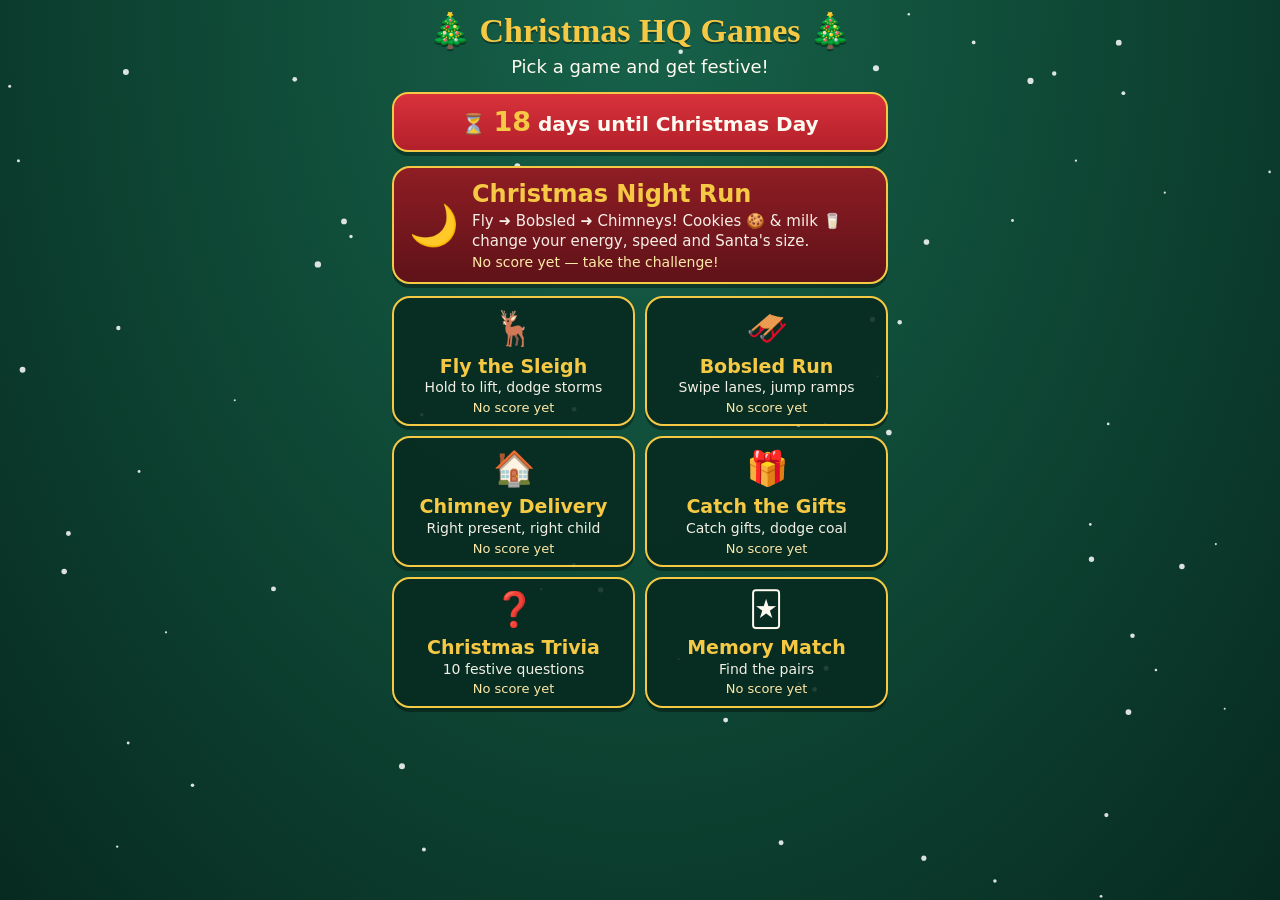
==== commit 74821020: "Arcade countdown matches main counter" ====
--- a/games/index.html
+++ b/games/index.html
@@ -268,16 +268,19 @@
 
 /* ---------- countdown ---------- */
 function daysUntilChristmas(now){
+  /* Same maths as the main app's top countdown (christmas-hq-festive-live.js updateChristmasCountdown):
+     whole days left until 25 Dec 00:00 local time, rolling to next year once that moment has passed. */
   now = now || new Date();
-  var today = new Date(now.getFullYear(), now.getMonth(), now.getDate());   // local midnight
-  var xmas = new Date(now.getFullYear(), 11, 25);
-  if(today.getTime() > xmas.getTime()) xmas = new Date(now.getFullYear()+1, 11, 25);
-  return Math.round((xmas.getTime()-today.getTime())/86400000);           // round: safe across DST changes
+  var xmas = new Date(now.getFullYear(), 11, 25, 0, 0, 0);
+  if(xmas.getTime() <= now.getTime()) xmas = new Date(now.getFullYear()+1, 11, 25, 0, 0, 0);
+  return Math.floor((xmas.getTime()-now.getTime())/86400000);
 }
 function renderCountdown(){
-  var d = daysUntilChristmas(new Date()), el = $('countdown');
-  if(d===0) el.innerHTML = '🎅 It\'s Christmas Day! Merry Christmas! 🎁';
-  else if(d===1) el.innerHTML = '⏳ Only <b>1</b> day to go — it\'s Christmas Eve!';
+  var el = $('countdown'); if(!el) return;
+  var now = new Date(), d = daysUntilChristmas(now);
+  if(now.getMonth()===11 && now.getDate()===25) el.innerHTML = '🎅 It\'s Christmas Day!';
+  else if(d===0) el.innerHTML = '⏳ <b>0</b> days until Christmas Day — it\'s Christmas Eve!';
+  else if(d===1) el.innerHTML = '⏳ <b>1</b> day until Christmas Day';
   else el.innerHTML = '⏳ <b>'+d+'</b> days until Christmas Day';
 }
 
@@ -1158,7 +1161,7 @@
 
 /* ---------- init ---------- */
 refreshBests(); renderCountdown();
-setInterval(renderCountdown,60000);
+setInterval(renderCountdown,15000);
 window.__hq={daysUntilChristmas:daysUntilChristmas,games:games,go:go};
 })();
 </script>
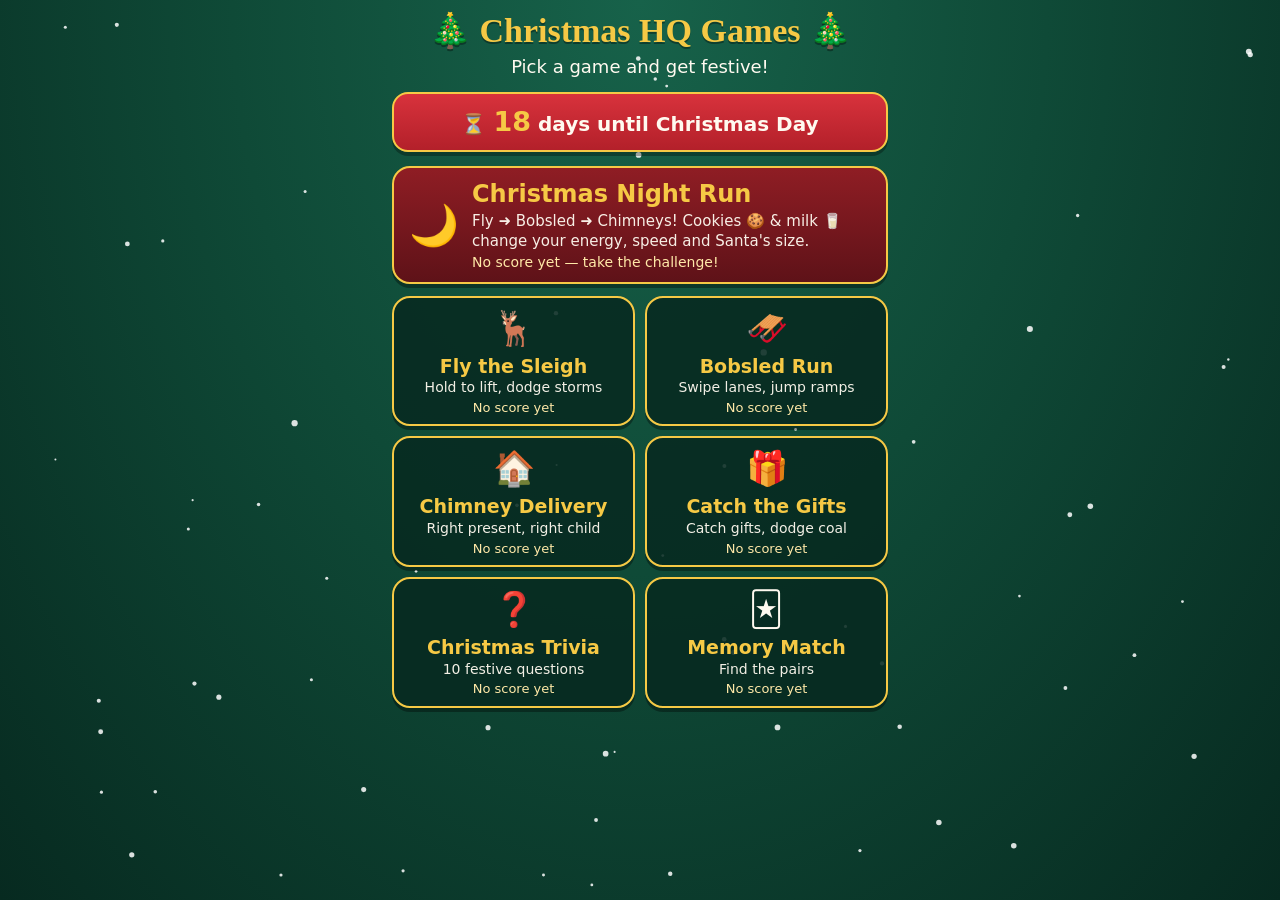
==== commit b3f60b21: "Free mode: arcade locks" ====
--- a/games/index.html
+++ b/games/index.html
@@ -1165,5 +1165,40 @@
 window.__hq={daysUntilChristmas:daysUntilChristmas,games:games,go:go};
 })();
 </script>
+<script>
+/* Free mode: only Catch the Gifts and Christmas Trivia are open. Off unless the free flag is set. */
+(function(){
+  var FREE=['menu','catch','trivia'];
+  function api(){ try{ return window.parent!==window && window.parent.ChristmasHQFree; }catch(e){ return null; } }
+  function on(){ var a=api(); if(a) return a.active(); try{ return localStorage.getItem('christmas-hq-free-mode-v1')==='1'; }catch(e){ return false; } }
+  if(!on()) return;
+  var st=document.createElement('style');
+  st.textContent='.game-card.fm-lock{opacity:.5;filter:grayscale(.4);position:relative}.game-card.fm-lock::after{content:"🔒 Full version";position:absolute;top:6px;right:8px;padding:2px 7px;border-radius:999px;background:#17614f;color:#fff8df;font:800 10px/1.3 system-ui,sans-serif;border:1px solid #e7c56a}'+
+   '#fmArcadeNote{margin:8px auto 12px;max-width:520px;padding:10px 12px;border-radius:14px;background:#fff8df;border:1px solid #e7c56a;color:#17614f;font:700 13px/1.35 system-ui,sans-serif;text-align:center}'+
+   '#fmArcadeNote button,#fmArcadeNote a{display:inline-block;margin-top:6px;padding:7px 12px;border-radius:999px;border:0;background:#17614f;color:#fff8df;font:800 12px system-ui,sans-serif;text-decoration:none;cursor:pointer}';
+  document.head.appendChild(st);
+  function mark(){
+    var cards=document.querySelectorAll('.game-card[data-go]');
+    for(var i=0;i<cards.length;i++) if(FREE.indexOf(cards[i].getAttribute('data-go'))<0) cards[i].classList.add('fm-lock');
+    var menu=document.querySelector('#screen-menu .menu');
+    if(menu && !document.getElementById('fmArcadeNote')){
+      var d=document.createElement('div'); d.id='fmArcadeNote';
+      d.innerHTML='✨ Free version: Catch the Gifts and Christmas Trivia are open to play.<br>'+(api()?'<button type="button" data-fm-unlock-arcade="1">Unlock all games</button>':'<a href="/" target="_top">Open Christmas HQ to unlock all games</a>');
+      menu.parentNode.insertBefore(d,menu);
+    }
+  }
+  window.addEventListener('click',function(e){
+    if(!on()) return;
+    var u=e.target.closest&&e.target.closest('[data-fm-unlock-arcade]');
+    if(u){ e.preventDefault(); var a=api(); if(a) a.showLock('games'); return; }
+    var t=e.target.closest&&e.target.closest('[data-go]');
+    if(t && FREE.indexOf(t.getAttribute('data-go'))<0){
+      e.preventDefault(); e.stopPropagation(); e.stopImmediatePropagation();
+      var a2=api(); if(a2) a2.showLock('games'); else alert('This game is in the full version of Christmas HQ.');
+    }
+  },true);
+  if(document.readyState==='loading') document.addEventListener('DOMContentLoaded',mark); else mark();
+})();
+</script>
 </body>
 </html>
